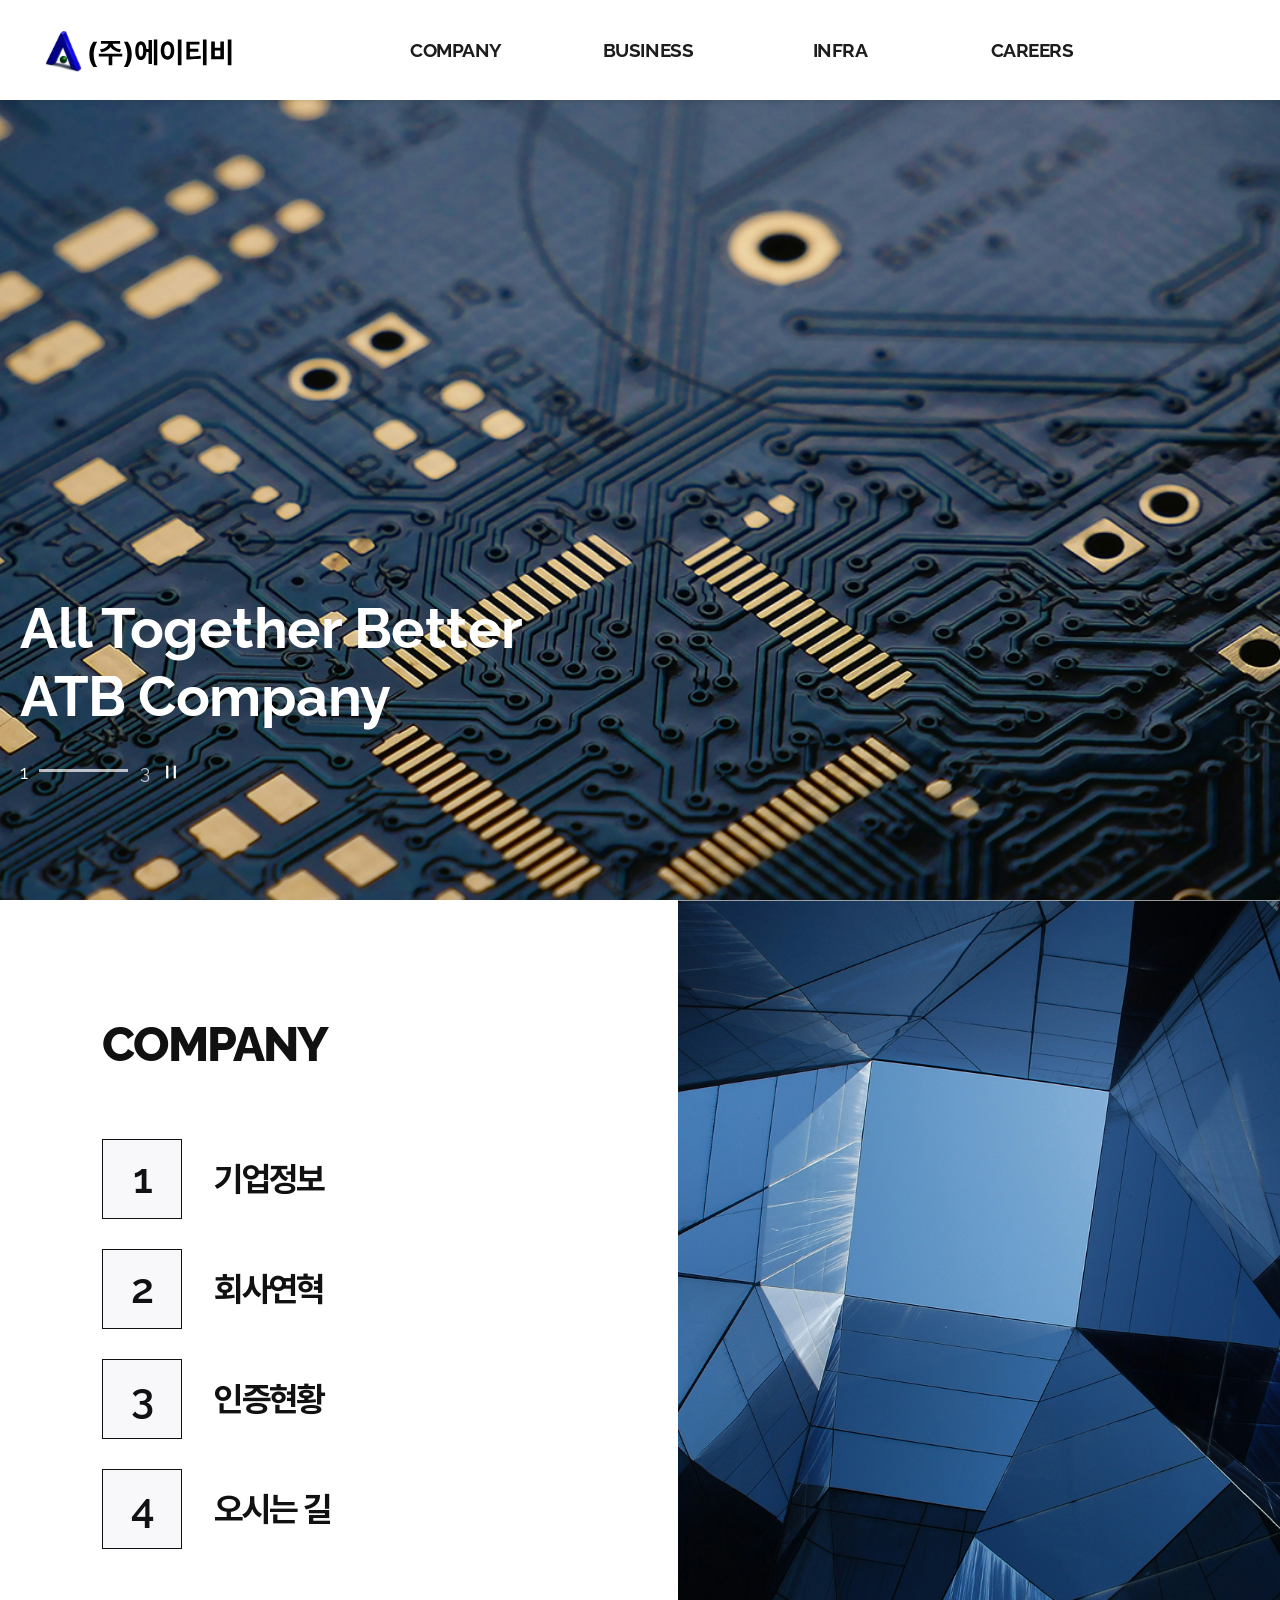
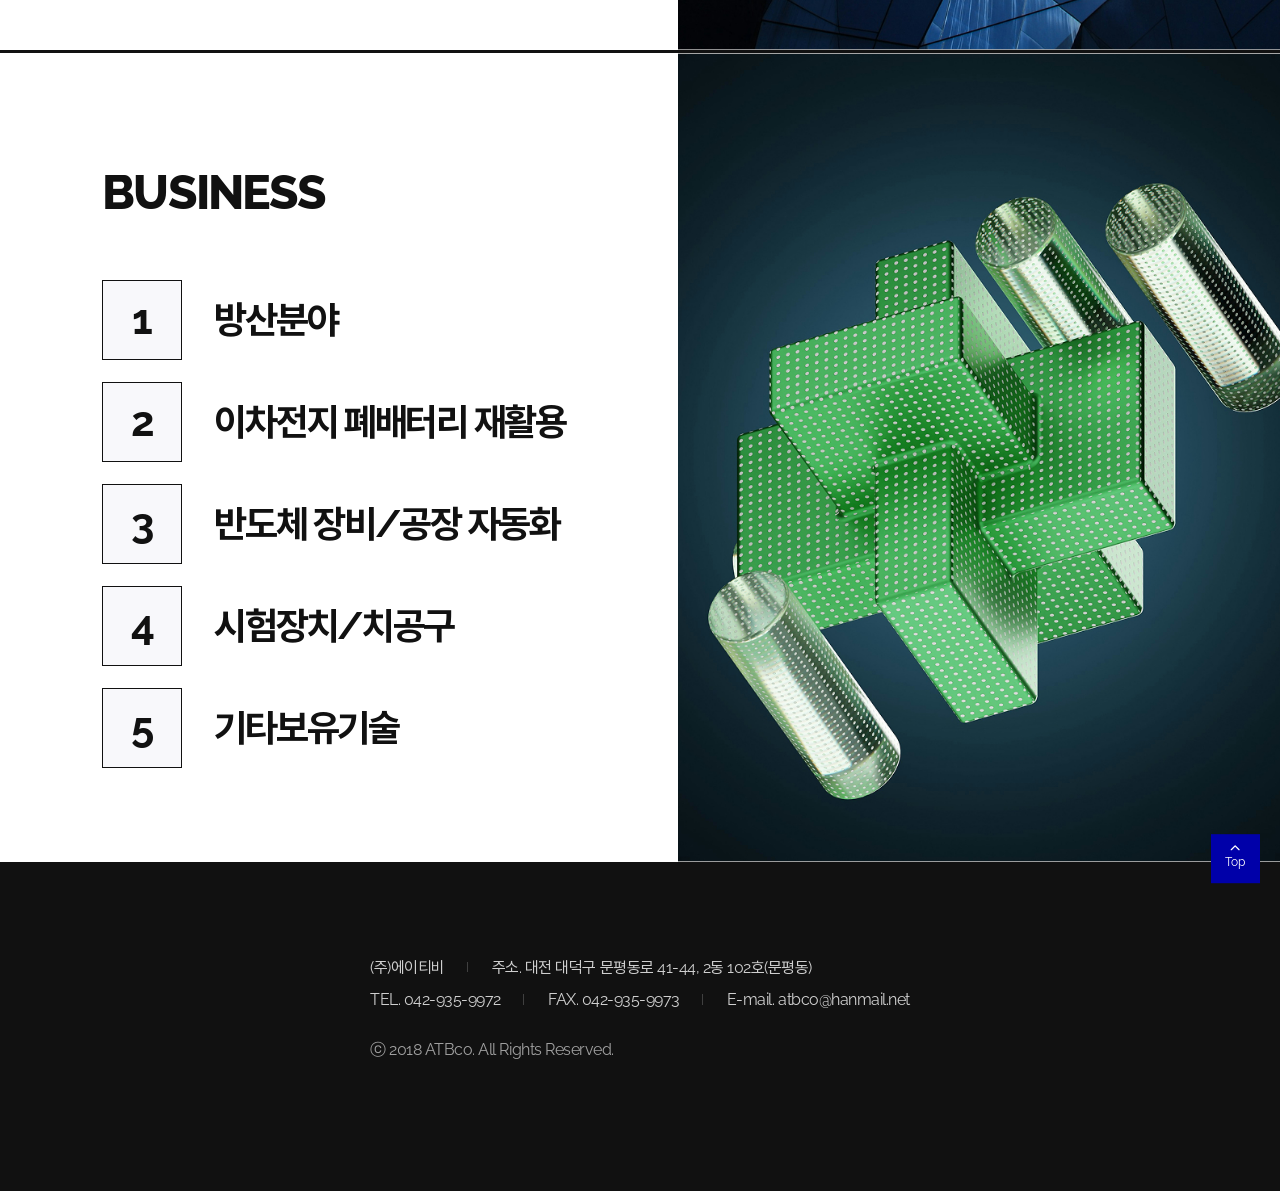
==== index.html @ 20096685 "수정6" ====
<!DOCTYPE html>
<html lang="ko">
<head>
    <meta charset="UTF-8">
    <meta name="viewport" content="width=device-width, initial-scale=1.0">

    <script src="js/swiper-bundle.min.js"></script> <!--swiper 라이브러리 js 호출-->
    <script src="js/jquery-3.7.1.min.js"></script> <!--jquery(라이브러리) js 호출-->
    <script src="js/main.js"></script> <!--javascript 호출-->
    <script src="js/common.js"></script> <!--javascript 호출-->

    <link href="https://unpkg.com/aos@2.3.1/dist/aos.css" rel="stylesheet"><!-- AOS를 작동시키기 위한 css파일 -->
    <script src="https://unpkg.com/aos@2.3.1/dist/aos.js"></script> <!-- AOS를 작동시키기 위한 js파일 -->

    <link rel="stylesheet" href="css/swiper-bundle.min.css"> <!--swiper 라이브러리 css (내 css보다 위에 배치 : 그래야 내가 css를 변경할 수 있음)-->
    <link rel="stylesheet" href="css/main.css"> <!--css 호출-->

    <link rel="shortcut icon" type="image/x-icoon" href="favicon.svg">
    <title>에이티비</title>
</head>
<body>
    <div class="skipnav">
        <a class="cnt" href="#skip_content">본문 바로가기</a> <!--내부링크-->
        <a class="menu" href="#skip_nav">주메뉴 바로가기</a>

    </div>
    <div id="wrap">
        <header class="fixed">
            <h1 class="logo"><a href="index.html">에이티비</a></h1>
            <nav class="gnb" id="skip_nav">
                <button class="gnb_open">메뉴열기</button>
                <div class="gnb_wrap">
                    <ul class="depth1">
                        <li>
                            <a href="contents/info.html"><span>COMPANY</span></a>
                            <ul class="depth2">
                                <li><a href="contents/info.html"><span>기업정보</span></a></li>
                                <li><a href="contents/history.html"><span>회사연혁</span></a></li>
                                <li><a href="contents/certif.html"><span>인증현황</span></a></li>
                                <li><a href="contents/map.html"><span>오시는 길</span></a></li>
                            </ul>
                        </li>
                        <li>
                            <a href="contents/biz01.html"><span>BUSINESS</span></a>
                            <ul class="depth2">
                                <li><a href="contents/biz01.html"><span>방산분야</span></a></li>
                                <li><a href="contents/biz02.html"><span>이차전지 폐배터리 재활용</span></a></li>
                                <li><a href="contents/biz03.html"><span>반도체 장비/공장 자동화</span></a></li>
                                <li><a href="contents/biz04.html"><span>시험장치/치공구</span></a></li>
                                <li><a href="contents/biz05.html"><span>기타보유기술</span></a></li>
                            </ul>
                        </li>
                        <li>
                            <a href="contents/infra.html"><span>INFRA</span></a>
                            <ul class="depth2">
                                <li><a href="contents/infra.html"><span>보유장비</span></a></li>
                                <li><a href="contents/view.html"><span>사업장 전경</span></a></li>
                            </ul>
                        </li>
                        <li>
                            <a href="contents/careers.html"><span>CAREERS</span></a>
                            <ul class="depth2">
                                <li><a href="contents/careers.html"><span>채용안내</span></a></li>
                                <li><a href="contents/recruit.html"><span>채용공고</span></a></li>
                            </ul>
                        </li>
                    </ul>
                </div>
                <button class="gnb_close">메뉴닫기</button>
            </nav>
            <div class="global">
                <div class="list">
                    <p>etc</p>
                </div>
            </div><!--global-->
        </header>
        <main class="container">
            <section class="visual">
                <h2>팝업</h2>
                <div class="swiper">
                    <ul class="swiper-wrapper">
                        <li class="swiper-slide">
                            <div class="photo"><img src="images/main/visual_bg01.jpg" alt="나무 사진"></div>
                            <div class="visual_txt">
                                <div class="wrapper">
                                    <div class="line"><p>All Together Better</p></div>
                                    <div class="line"><p>ATB Company</p></div>
                                </div>
                            </div>
                        </li>
                        <li class="swiper-slide">
                            <div class="photo"><img src="images/main/visual_bg02.jpg" alt="아파트 사진"></div>
                            <div class="visual_txt">
                                <div class="wrapper">
                                    <div class="line"><p>Container Shelter Defense</p></div>
                                    <div class="line"><p>Protect. Detect. Defend.</p></div>
                                </div>
                            </div>
                        </li>
                        <li class="swiper-slide">
                            <div class="photo"><img src="images/main/visual_bg03.jpg" alt="빌딩 야경 사진"></div>
                            <div class="visual_txt">
                                <div class="wrapper">
                                    <div class="line"><p>Automated Battery</p></div>
                                    <div class="line"><p>Cell Cutting System</p></div>
                                </div>
                            </div>
                        </li>
                    </ul>
                </div><!--swiper-->
                <div class="ctrl_wrap">
                    <div class="paging"></div><!--현재팝업번호/전체팝업수-->
                    <button class="stop">일시정지</button>
                    <button class="play">다시시작</button>
                </div>
            </section><!--visual-->
            <section class="cop" id="skip_content">
                <div class="cop_inner">
                    <div class="cop_menu">
                        <h2>COMPANY</h2>

                        <ul class="cop_list">
                            <li>
                                <a href="contents/info.html">
                                    <span>기업정보</span>
                                </a>
                            </li>
                            <li>
                                <a href="contents/history.html">
                                    <span>회사연혁</span>
                                </a>
                            </li>
                            <li>
                                <a href="contents/certif.html">
                                    <span>인증현황</span>
                                </a>
                            </li>
                            <li>
                                <a href="contents/map.html">
                                    <span>오시는 길</span>
                                </a>
                            </li>
                        </ul>
                    </div>
                    <div class="cop_img">
                        <img src="images/main/company.jpg" alt="Company">
                    </div>
                </div>
            </section>
            <section class="biz" id="skip_content">
                <div class="biz_inner">
                    <div class="biz_menu">
                        <h2>BUSINESS</h2>

                        <ul class="biz_list">
                            <li>
                                <a href="contents/biz01.html">
                                    <span>방산분야</span>
                                </a>
                            </li>
                            <li>
                                <a href="contents/biz02.html">
                                    <span>이차전지 폐배터리 재활용</span>
                                </a>
                            </li>
                            <li>
                                <a href="contents/biz03.html">
                                    <span>반도체 장비/공장 자동화</span>
                                </a>
                            </li>
                            <li>
                                <a href="contents/biz04.html">
                                    <span>시험장치/치공구</span>
                                </a>
                            </li>
                            <li>
                                <a href="contents/biz05.html">
                                    <span>기타보유기술</span>
                                </a>
                            </li>
                        </ul>
                    </div>

                    <div class="biz_img">
                        <img src="images/main/business.jpg" alt="Business">
                    </div>
                </div>
            </section>

        </main>
        <footer>
            <aside class="top"><button><span>Top</span></button></aside>
            <div class="wrapper">
                <div class="inner">
                    <div class="f_nav">
                        <div class="text">
                            <ul>
                                <li><p>(주)에이티비</p></li>
                                <li><p>주소. 대전 대덕구 문평동로 41-44, 2동 102호(문평동)</p></li>
                            </ul>
                        </div>
                        
                        <div class="number">
                            <ul>
                                <li><p>TEL. 042-935-9972</p></li>
                                <li><p>FAX. 042-935-9973</p></li>
                                <li><p>E-mail. atbco@hanmail.net</p></li>
                            </ul>
                        </div>
                    </div><!--f_nav-->
                    <div class="copyright">ⓒ 2018 ATBco. All Rights Reserved.</div>
                </div><!--inner-->
            </div><!--wrapper-->
        </footer>
    </div>
</body>
</html>
---- css/main.css ----
/*
 * main.css
 * 메인페이지에만 적용되는 스타일 입력,
 * 다른 css import 
 */
@import url(default.css);
@import url(font.css);
@import url(common.css);
@import url(layout.css);

.visual {
    position: relative;  /* ctrl_wrap 정렬의 기준 */
}
.visual h2 {
    display: none;  /* 숨김 */
}
.visual .swiper ul li {
    position: relative; /* .visual_txt 정렬의 기준 */
}
.visual .swiper ul li .photo {
    overflow: hidden;
    height: 900px;
}
.visual .swiper ul li .photo img {
    width: 100%;
    height: 100%;
    object-fit: cover;
}
.visual .swiper ul li.swiper-slide-active .photo img {
    animation-name: visual_photo;
    animation-duration: 5s; /*jquery에서 정한 팝업 시간과 똑같게*/
    animation-timing-function: linear; /*가속도x*/
    animation-iteration-count: 1;
    animation-fill-mode: forwards; /*마지막을 유지함*/
    transform: scale3d(1.1, 1.1, 1);
}
@keyframes visual_photo {
    0% { transform: scale3d(1, 1, 1);}
    100% { transform: scale3d(1.2, 1.2, 1);}
}
.visual .swiper ul li .visual_txt {
    position: absolute;
    left: 0;
    bottom: 3em; /*180px를 60px을 기준으로 환산*/
    /*em은 글자 크기의 몇배인지 계산한 것임. 감싸는 요소나 나 자신에게 글자크기를 선언해야 함. 아무것도 주지 않으면 기본 글자크기를 1em으로 계산*/
    width: 100%;
    font-size: 3.5294rem;
    color: #fff;
    font-weight: 700;
    line-height: 1.2;
}
.visual .ctrl_wrap {
    position: absolute; /*visual을 기준으로 정렬*/
    left: calc(50% - 630px);
    bottom: 6em; /*120px를 20px을 기준으로 환산*/
    z-index: 10;
    font-size: 1.1765rem; /*글자 크기 20px를 17px을 기준으로 환산*/
    color: #fff;
    display: flex;
    align-items: center;
    gap: 6px;
}
.visual .ctrl_wrap .paging { 
    font-size: 0; /*숫자 중간에 '/' 없애기*/
    line-height: 0;
    display: flex;
}
.visual .ctrl_wrap .paging span {
    font-size: 1.1765rem; /*글자 크기 20px를 17px을 기준으로 환산*/
    line-height: 1;
}
.visual .ctrl_wrap .paging span.swiper-pagination-current {
    margin-right: 6em;
    position: relative; /*span current::before의 정렬의 기준*/
}
.visual .ctrl_wrap .paging span.swiper-pagination-current::before {
    content: "";
    position: absolute; /*span current를 기준으로 정렬*/
    left: calc(100% + 0.6em);
    top: 35%;
    width: 4.75em;
    height: 3px;
    background-color: rgba(255,255,255,0.7);
}
.visual .ctrl_wrap .paging span.swiper-pagination-current::after {
    content: "";
    position: absolute; /*span current를 기준으로 정렬*/
    left: calc(100% + 0.6em);
    top: 35%;
    width: 0;
    height: 3px;
    background-color: #0000A9;

    animation-name: paging_ani;
    animation-duration: 5s; /*jquery에서 정한 팝업 시간과 똑같게*/
    animation-timing-function: linear; /*가속도x*/
    animation-iteration-count: infinite;
}
@keyframes paging_ani {
    0% { width: 0; }       
    100% { width: 4.75em; }       
}/*@keyframes*/

.visual .ctrl_wrap .paging span.swiper-pagination-total {
    color: rgba(255,255,255,0.7);
}
.visual .ctrl_wrap button {
    color: transparent; /*색상 투명*/
    /*font-size: 0;
    line-height: 0; 폰트 사이즈를 0을 주면 rem, em이 0이 되기 때문에 색 속성을 바꿔서 글자를 안보이게 해줌*/
    width: 1.5882em;
    height: 1.5882em;
    position: relative; /* before 정렬의 기준 */
}
.visual .ctrl_wrap button::before {
    content: "";
    position: absolute;
    left: 0;
    top: 0;
    width: 100%;
    height: 100%;
    background-position: center center;
    background-repeat: no-repeat;
    background-size: contain;
}
.visual .ctrl_wrap button.stop::before {
    background-image: url("data:image/svg+xml,%3Csvg width='27' height='27' viewBox='0 0 27 27' fill='none' xmlns='http://www.w3.org/2000/svg'%3E%3Cpath d='M10.125 8.77539V18.2254' stroke='white' stroke-width='2' stroke-linecap='square'/%3E%3Cpath d='M16.875 8.77539V18.2254' stroke='white' stroke-width='2' stroke-linecap='square'/%3E%3C/svg%3E%0A");
}
.visual .ctrl_wrap button.play::before {
    background-image: url("data:image/svg+xml,%3Csvg width='27' height='27' viewBox='0 0 27 27' fill='none' xmlns='http://www.w3.org/2000/svg'%3E%3Cpath d='M10.25 9.23686L18.5 14L10.25 18.7631V9.23686Z' stroke='white' stroke-width='1.5'/%3E%3C/svg%3E%0A");
}
.visual .ctrl_wrap button.play {
    display: none;
}

@media screen and (max-width:1300px){ /* 브라우저 너비 기준 1300px이하에서만 실행*/
    .visual .ctrl_wrap {
        left: 20px;
    }
} /* @media */

@media screen and (min-width:761px){  /*761px 이상일 때*/
    .visual .swiper ul li .visual_txt .line {
        white-space: nowrap; /*한 줄 제한*/
        overflow: hidden;
    }
    .visual .swiper ul li.swiper-slide-active  .visual_txt .line p {
        transform: translateY(100%); /*숨겨져 있음*/
        animation-name: visual_txt_ani;
        animation-duration: 0.8s; /*jquery에서 정한 팝업 시간과 똑같게*/
        animation-timing-function: linear; /*가속도x*/
        animation-iteration-count: 1; /*한 번만 실행*/
        animation-fill-mode: forwards; /*마지막 유지*/
    }
    
    @keyframes visual_txt_ani {
        0% { transform: translateY(100%); }       
        30% { transform: translateY(100%); }       
        100% { transform: translateY(0); }       
    }/*@keyframes*/

} /* @media */

@media screen and (max-width:760px){ /* 브라우저 너비 기준 640px이하에서만 실행*/
    .visual .swiper ul li .photo {
        height: 600px;
    }
    .visual .swiper ul li .visual_txt {
        bottom: 3.2667em; /*180px를 60px을 기준으로 환산*/
        font-size: 2.3077rem;
    }
    .visual .ctrl_wrap {
        bottom: 3.8667em; /*58px를 15px을 기준으로 환산*/
        font-size: 1.1538rem; /*글자 크기 15px를 13px을 기준으로 환산*/
    }

} /* @media */
/*************visual 끗***********************/

/****company 회사소개*****/
.cop {
    width: 100%;
    background: #fff;
    color: #111;
}

.cop * {
    box-sizing: border-box;
}

.cop_inner {
    display: flex;
    width: 100%;
    min-height: 720px;
}

.cop_menu {
    width: 53%;
    padding: 120px 6.5% 100px 8%;
    background: #fff;
}

.cop_menu h2 {
    margin: 0 0 70px;
    font-size: 3em;
    line-height: 1;
    font-weight: 800;
    letter-spacing: -0.04em;
    color: #111;
}

.cop_list {
    margin: 0;
    padding: 0;
    list-style: none;
    counter-reset: copNum;
}

.cop_list li {
    counter-increment: copNum;
    margin-bottom: 28px;
}

.cop_list li:last-child {
    margin-bottom: 0;
}

.cop_list li a {
    position: relative;
    display: flex;
    align-items: center;
    width: 100%;
    min-height: 82px;
    padding-left: 7em;
    text-decoration: none;
    color: #111;
}

.cop_list li a::before {
    content: counter(copNum);
    position: absolute;
    left: 0;
    top: 50%;
    transform: translateY(-50%);
    width: 78px;
    height: 78px;
    border: 1px solid #111;
    background: #f8f8fb;
    color: #111;
    font-size: 2.625em; /* 42px */
    font-weight: 600;
    line-height: 78px;
    text-align: center;
    transition: all 0.25s ease;
}

.cop_list li a span {
    position: relative;
    display: block;
    width: 100%;
    padding-right: 90px;
    font-size: 2.125em;
    line-height: 1.2;
    font-weight: 700;
    letter-spacing: -0.05em;
    color: #111;
    transition: color 0.25s ease;
}

.cop_list li a span::after {
    content: "";
    position: absolute;
    left: -25px;
    right: 80px;
    bottom: -16px;
    height: 4px;
    background: #0000A9;
    transform: scaleX(0);
    transform-origin: left center;
    opacity: 0;
    transition: all 0.25s ease;
}

.cop_list li a::after {
    content: "→";
    position: absolute;
    right: 20px;
    top: 50%;
    transform: translateY(-50%) translateX(-10px);
    color: #0000A9;
    font-size: 3em; /* 48px */
    font-weight: 700;
    opacity: 0;
    transition: all 0.25s ease;
}

/* hover / active 효과 */
.cop_list li:hover a::before,
.cop_list li.active a::before {
    border-color: #0000A9;
    background: #0000A9;
    color: #fff;
}

.cop_list li:hover a span,
.cop_list li.active a span {
    color: #0000A9;
}

.cop_list li:hover a span::after,
.cop_list li.active a span::after {
    transform: scaleX(1);
    opacity: 1;
}

.cop_list li:hover a::after,
.cop_list li.active a::after {
    transform: translateY(-50%) translateX(0);
    opacity: 1;
}

.cop_img {
    width: 47%;
    min-height: 720px;
    overflow: hidden;
}

.cop_img img {
    display: block;
    width: 100%;
    height: 100%;
    object-fit: cover;
}

/* 반응형 */
@media screen and (max-width: 1024px) {
    .cop_inner {
        flex-direction: column;
        min-height: auto;
    }

    .cop_menu {
        width: 100%;
        padding: 80px 6%;
    }

    .cop_img {
        width: 100%;
        height: 420px;
        min-height: auto;
    }

    .cop_menu h2 {
        font-size: 2.875em; /* 46px */
        margin-bottom: 50px;
    }
    .cop_list li a::before {
        width: 64px;
        height: 64px;
        font-size: 2.125em; /* 34px */
        line-height: 64px;
    }

    .cop_list li a span {
        font-size: 2.125em; /* 34px */
    }
}

@media screen and (max-width: 640px) {
    .cop_menu {
        padding: 60px 24px;
    }

    .cop_menu h2 {
        font-size: 2.375em; /* 38px */
        margin-bottom: 40px;
    }

    .cop_list li {
        margin-bottom: 20px;
    }

    .cop_list li a {
        min-height: 62px;
        padding-left: 86px;
    }

    .cop_list li a::before {
        width: 54px;
        height: 54px;
        font-size: 1.75em; /* 28px */
        line-height: 54px;
    }

    .cop_list li a span {
        font-size: 1.75em; /* 28px */
        padding-right: 50px;
    }

    .cop_list li a span::after {
        left: -10px;
        right: 45px;
        bottom: -10px;
        height: 3px;
    }

    .cop_list li a::after {
        right: 0;
        font-size: 2.25em; /* 36px */
    }

    .cop_img {
        height: 320px;
    }
}



/*************biz 사업분야 ***********************/
.biz {
    width: 100%;
    background: #fff;
    color: #111;
    border-top: #111 solid 3px;

}

.biz * {
    box-sizing: border-box;
}

.biz_inner {
    display: flex;
    width: 100%;
    min-height: 760px;
}

.biz_menu {
    width: 53%;
    padding: 115px 6.5% 95px 8%;
    background: #fff;
}

.biz_menu h2 {
    margin: 0 0 65px;
    font-size: 3em;
    line-height: 1;
    font-weight: 800;
    letter-spacing: -0.04em;
    color: #111;
}

.biz_list {
    margin: 0;
    padding: 0;
    list-style: none;
    counter-reset: bizNum;
}

.biz_list li {
    counter-increment: bizNum;
    margin-bottom: 24px;
}

.biz_list li:last-child {
    margin-bottom: 0;
}

.biz_list li a {
    position: relative;
    display: flex;
    align-items: center;
    width: 100%;
    min-height: 78px;
    padding-left: 7em;
    text-decoration: none;
    color: #111;
}

.biz_list li a::before {
    content: counter(bizNum);
    position: absolute;
    left: 0;
    top: 50%;
    transform: translateY(-50%);
    width: 78px;
    height: 78px;
    border: 1px solid #111;
    background: #f8f8fb;
    color: #111;
    font-size: 2.625em; /* 42px */
    font-weight: 700;
    line-height: 78px;
    text-align: center;
    transition: all 0.25s ease;
}

.biz_list li a span {
    position: relative;
    display: block;
    width: 100%;
    padding-right: 0.3em;
    font-size: 2.375em; /* 38px */
    line-height: 1.2;
    font-weight: 700;
    letter-spacing: -0.06em;
    color: #111;
    word-break: keep-all;
    transition: color 0.25s ease;
}

.biz_list li a span::after {
    content: "";
    position: absolute;
    left: -25px;
    right: 80px;
    bottom: -15px;
    height: 4px;
    background: #005C00;
    transform: scaleX(0);
    transform-origin: left center;
    opacity: 0;
    transition: all 0.25s ease;
}

.biz_list li a::after {
    content: "→";
    position: absolute;
    right: 20px;
    top: 50%;
    transform: translateY(-50%) translateX(-10px);
    color: #005C00;
    font-size: 3em; /* 48px */
    font-weight: 600;
    opacity: 0;
    transition: all 0.25s ease;
}

/* hover / active */
.biz_list li:hover a::before,
.biz_list li.active a::before {
    border-color: #005C00;
    background: #005C00;
    color: #fff;
}

.biz_list li:hover a span,
.biz_list li.active a span {
    color: #005C00;
}

.biz_list li:hover a span::after,
.biz_list li.active a span::after {
    transform: scaleX(1);
    opacity: 1;
}

.biz_list li:hover a::after,
.biz_list li.active a::after {
    transform: translateY(-50%) translateX(0);
    opacity: 1;
}

.biz_img {
    width: 47%;
    min-height: 760px;
    overflow: hidden;
}

.biz_img img {
    display: block;
    width: 100%;
    height: 100%;
    object-fit: cover;
}

/* 반응형 */
@media screen and (max-width: 1200px) {
    .biz_menu {
        padding-left: 6%;
        padding-right: 5%;
    }

    .biz_list li a span {
        font-size: 2.125em; /* 34px */
    }
}

@media screen and (max-width: 1024px) {
    .biz_inner {
        flex-direction: column;
        min-height: auto;
    }

    .biz_menu {
        width: 100%;
        padding: 80px 6%;
    }

    .biz_img {
        width: 100%;
        height: 420px;
        min-height: auto;
    }

    .biz_menu h2 {
        font-size: 2.875em; /* 46px */
        margin-bottom: 50px;
    }
    .biz_list li a::before {
        width: 64px;
        height: 64px;
        font-size: 2.125em; /* 34px */
        line-height: 64px;
    }

    .biz_list li a span {
        font-size: 2em; /* 32px */
    }
}

@media screen and (max-width: 640px) {
    .biz_menu {
        padding: 60px 24px;
    }

    .biz_menu h2 {
        font-size: 2.375em; /* 38px */
        margin-bottom: 40px;
    }

    .biz_list li {
        margin-bottom: 20px;
    }

    .biz_list li a {
        min-height: 62px;
        padding-left: 86px;
    }

    .biz_list li a::before {
        width: 54px;
        height: 54px;
        font-size: 1.75em; /* 28px */
        line-height: 54px;
    }

    .biz_list li a span {
        font-size: 1.5625em; /* 25px */
        padding-right: 45px;
    }

    .biz_list li a span::after {
        left: -10px;
        right: 45px;
        bottom: -10px;
        height: 3px;
    }

    .biz_list li a::after {
        right: 0;
        font-size: 2.25em; /* 36px */
    }

    .biz_img {
        height: 320px;
    }
}
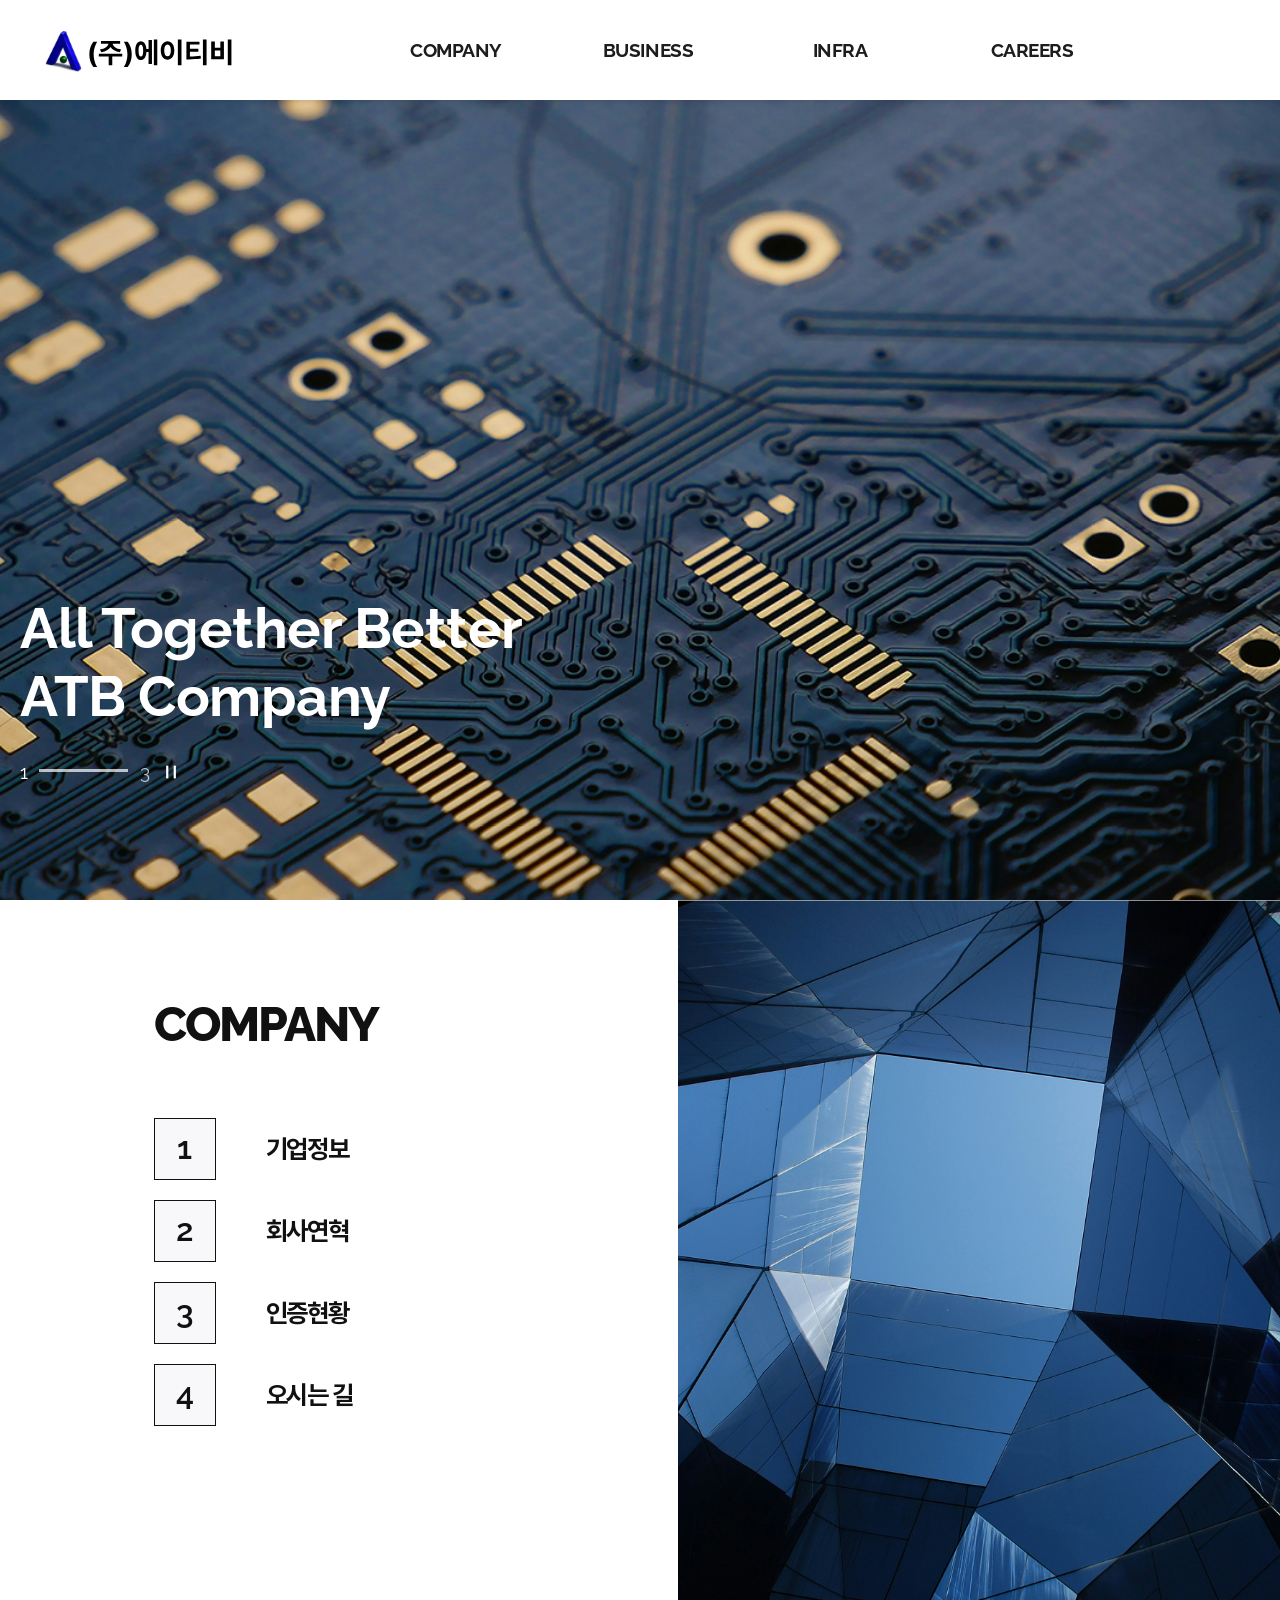
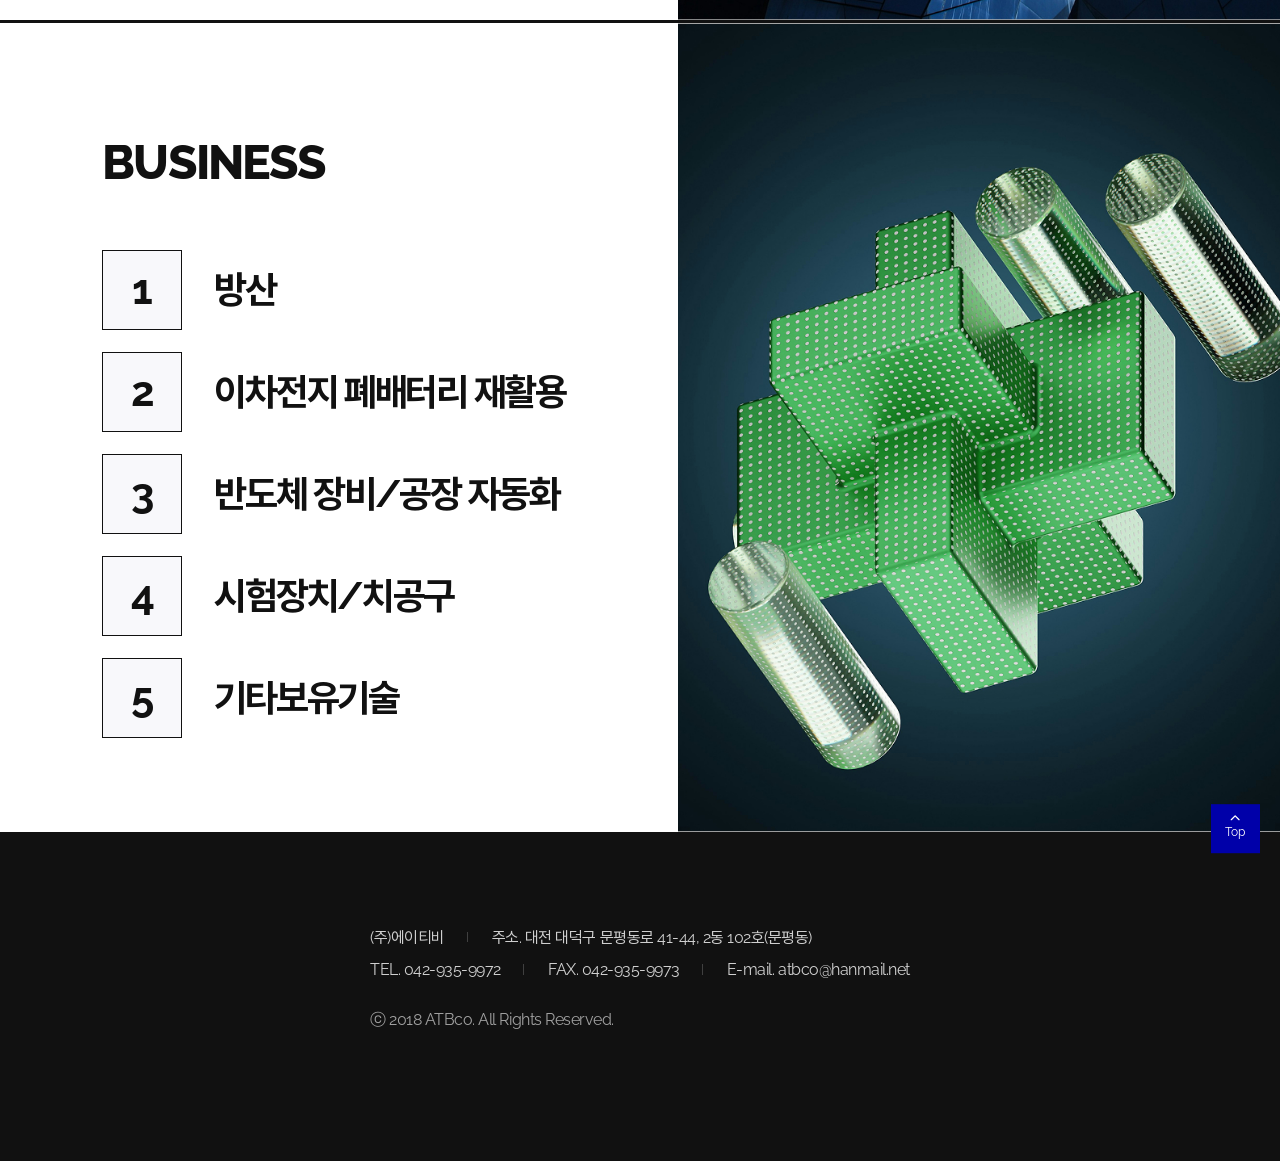
==== commit 796d340c: "방산 수정" ====
--- a/index.html
+++ b/index.html
@@ -43,7 +43,7 @@
                         <li>
                             <a href="contents/biz01.html"><span>BUSINESS</span></a>
                             <ul class="depth2">
-                                <li><a href="contents/biz01.html"><span>방산분야</span></a></li>
+                                <li><a href="contents/biz01.html"><span>방산</span></a></li>
                                 <li><a href="contents/biz02.html"><span>이차전지 폐배터리 재활용</span></a></li>
                                 <li><a href="contents/biz03.html"><span>반도체 장비/공장 자동화</span></a></li>
                                 <li><a href="contents/biz04.html"><span>시험장치/치공구</span></a></li>
@@ -155,7 +155,7 @@
                         <ul class="biz_list">
                             <li>
                                 <a href="contents/biz01.html">
-                                    <span>방산분야</span>
+                                    <span>방산</span>
                                 </a>
                             </li>
                             <li>
--- a/css/main.css
+++ b/css/main.css
@@ -196,7 +196,7 @@
 
 .cop_menu {
     width: 53%;
-    padding: 120px 6.5% 100px 8%;
+    padding: 100px 2% 10px 12%;
     background: #fff;
 }
 
@@ -207,7 +207,7 @@
     font-weight: 800;
     letter-spacing: -0.04em;
     color: #111;
-}
+}li
 
 .cop_list {
     margin: 0;
@@ -218,7 +218,7 @@
 
 .cop_list li {
     counter-increment: copNum;
-    margin-bottom: 28px;
+    margin-bottom: 20px;
 }
 
 .cop_list li:last-child {
@@ -230,7 +230,7 @@
     display: flex;
     align-items: center;
     width: 100%;
-    min-height: 82px;
+    min-height: 62px;
     padding-left: 7em;
     text-decoration: none;
     color: #111;
@@ -242,14 +242,14 @@
     left: 0;
     top: 50%;
     transform: translateY(-50%);
-    width: 78px;
-    height: 78px;
+    width: 60px;
+    height: 60px;
     border: 1px solid #111;
     background: #f8f8fb;
     color: #111;
-    font-size: 2.625em; /* 42px */
+    font-size: 2em; /* 42px */
     font-weight: 600;
-    line-height: 78px;
+    line-height: 58px;
     text-align: center;
     transition: all 0.25s ease;
 }
@@ -259,7 +259,7 @@
     display: block;
     width: 100%;
     padding-right: 90px;
-    font-size: 2.125em;
+    font-size: 1.6em;
     line-height: 1.2;
     font-weight: 700;
     letter-spacing: -0.05em;
@@ -340,7 +340,7 @@
     }
 
     .cop_menu {
-        width: 100%;
+        width: 70%;
         padding: 80px 6%;
     }
 
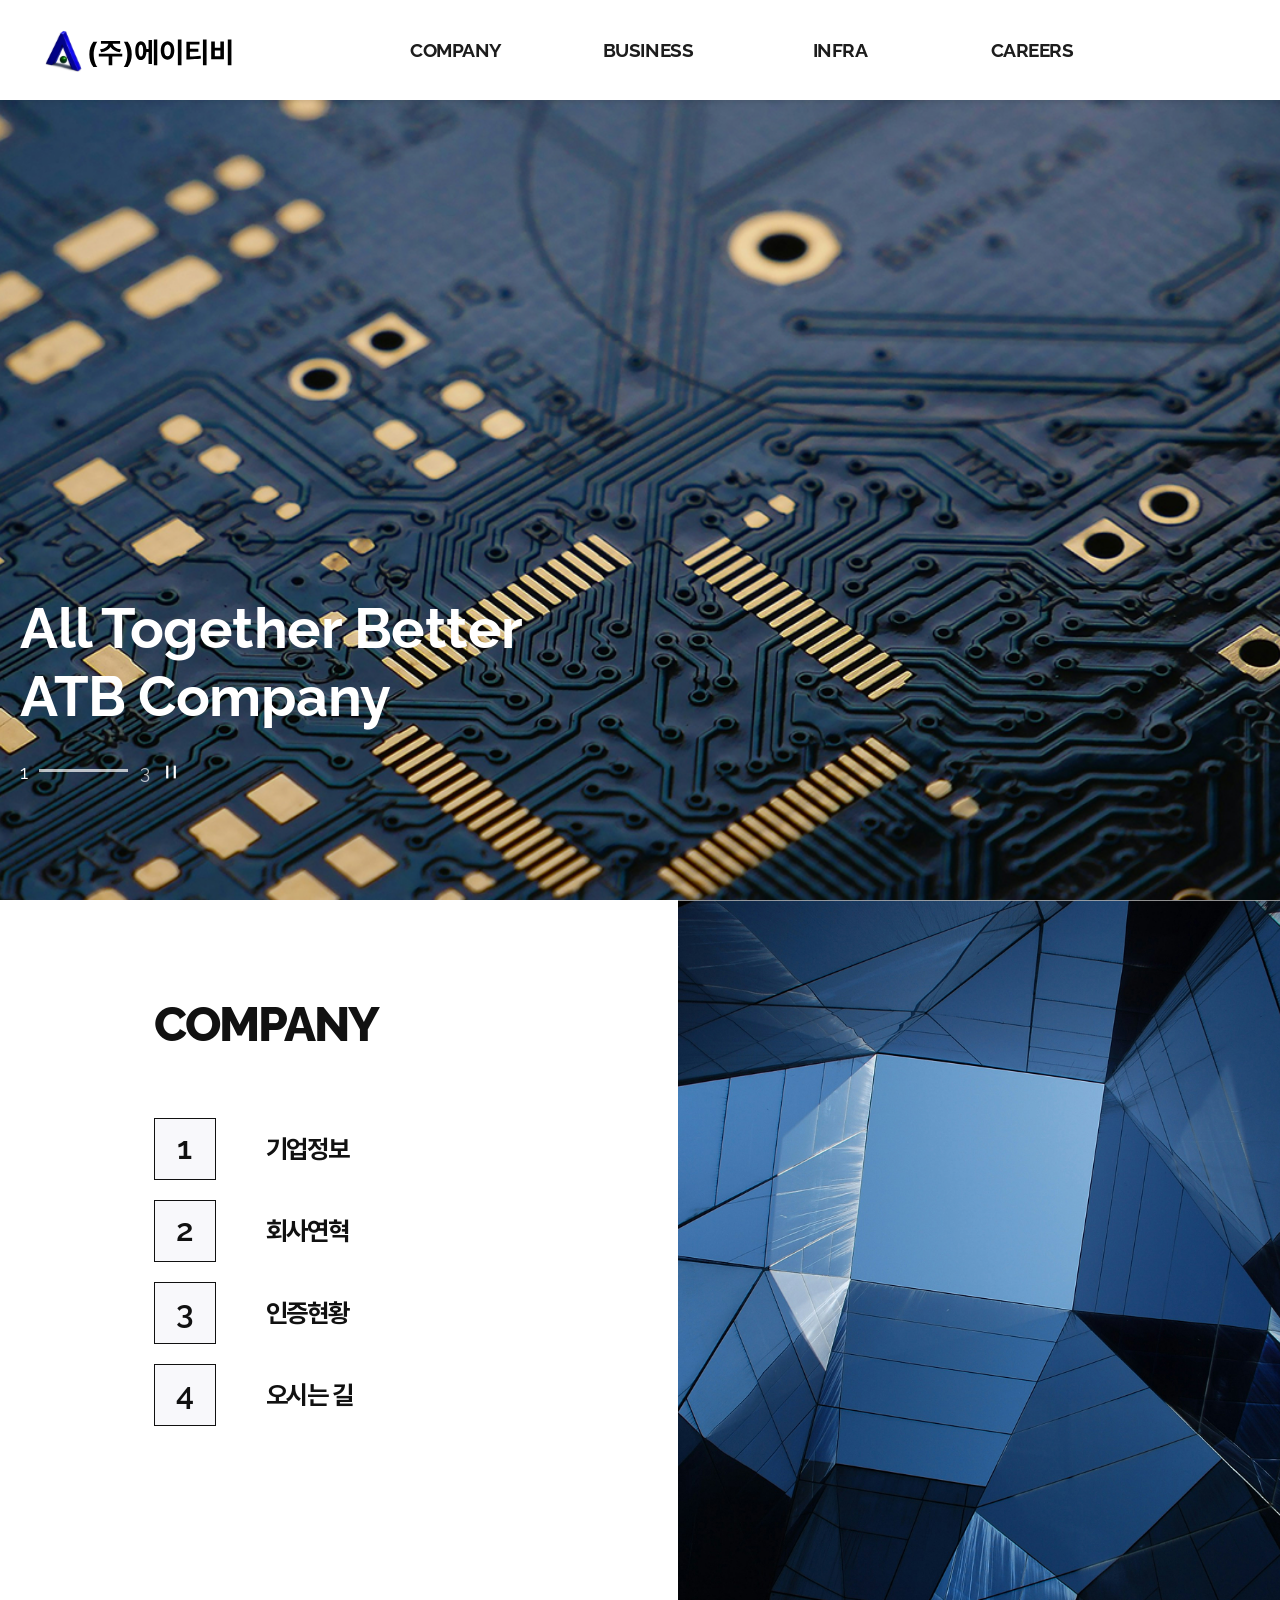
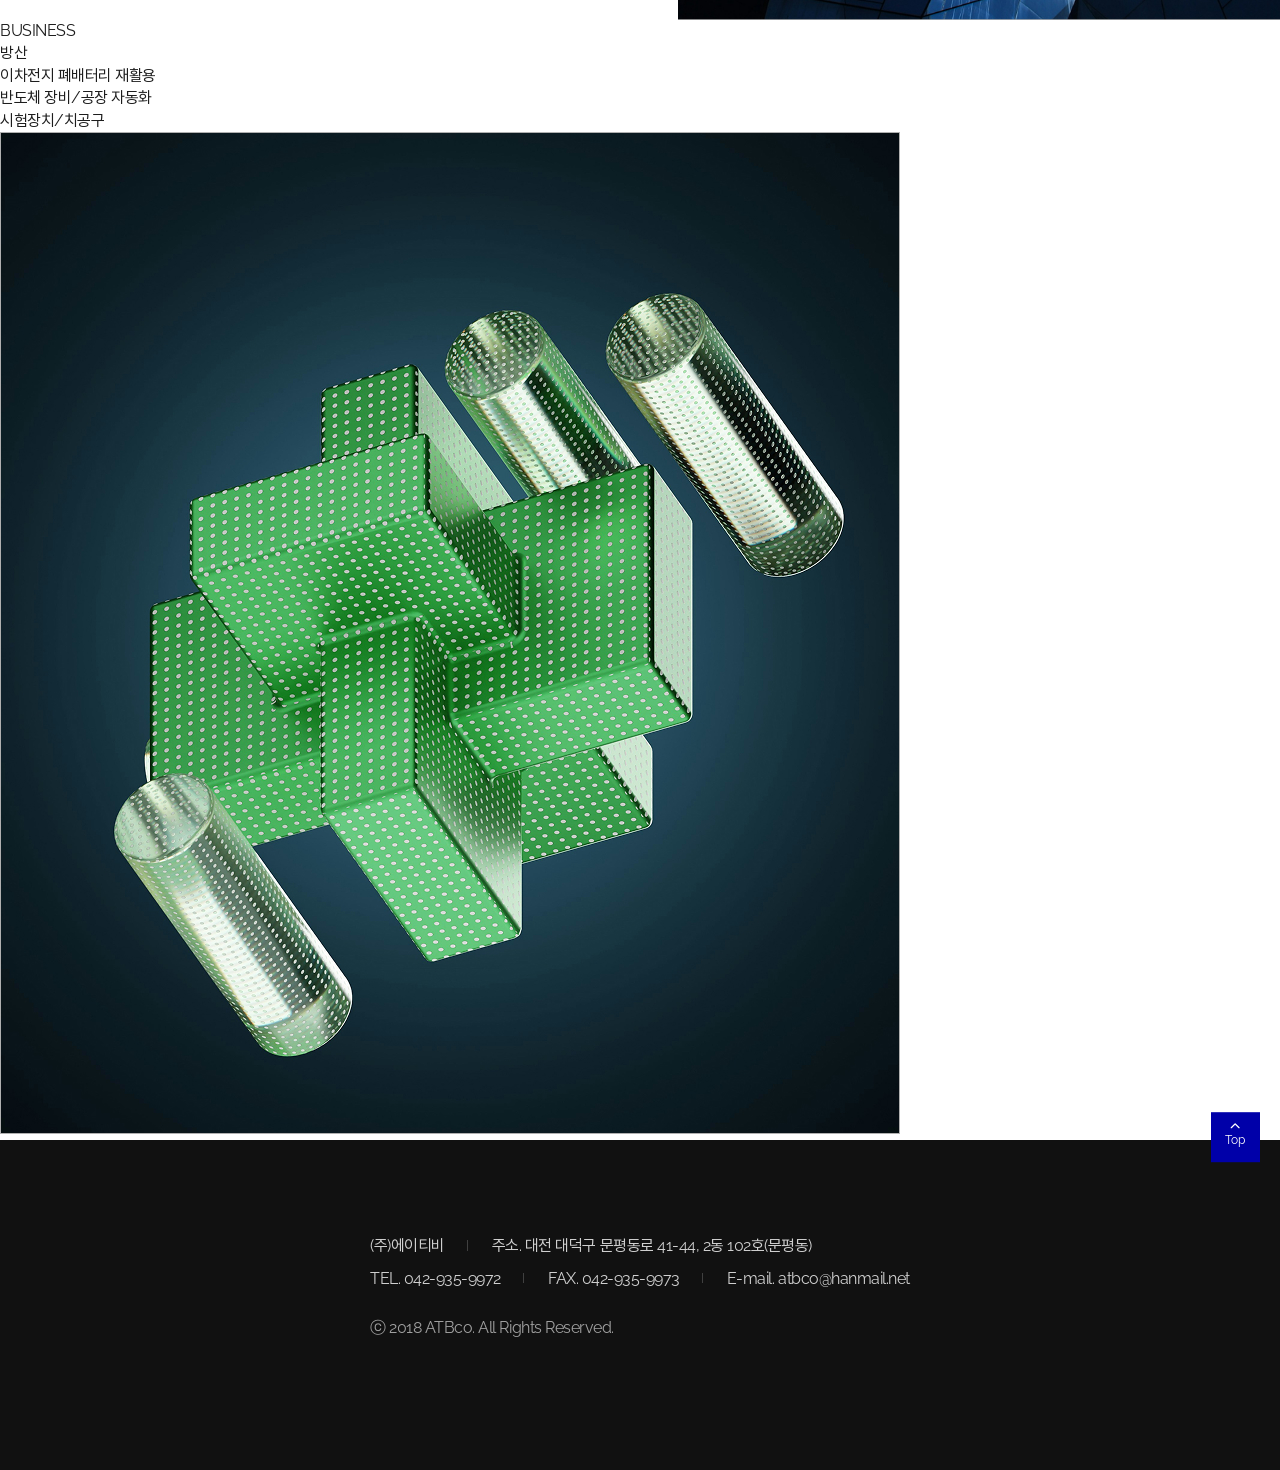
==== commit 52134361: "메인 사업분야 css수정" ====
--- a/index.html
+++ b/index.html
@@ -151,7 +151,6 @@
                 <div class="biz_inner">
                     <div class="biz_menu">
                         <h2>BUSINESS</h2>
-
                         <ul class="biz_list">
                             <li>
                                 <a href="contents/biz01.html">
@@ -173,14 +172,8 @@
                                     <span>시험장치/치공구</span>
                                 </a>
                             </li>
-                            <li>
-                                <a href="contents/biz05.html">
-                                    <span>기타보유기술</span>
-                                </a>
-                            </li>
                         </ul>
                     </div>
-
                     <div class="biz_img">
                         <img src="images/main/business.jpg" alt="Business">
                     </div>
--- a/css/main.css
+++ b/css/main.css
@@ -415,217 +415,14 @@
 }
 
 
-
-/*************biz 사업분야 ***********************/
-.biz {
-    width: 100%;
-    background: #fff;
-    color: #111;
-    border-top: #111 solid 3px;
-
-}
-
-.biz * {
-    box-sizing: border-box;
-}
-
-.biz_inner {
-    display: flex;
-    width: 100%;
-    min-height: 760px;
-}
-
-.biz_menu {
-    width: 53%;
-    padding: 115px 6.5% 95px 8%;
-    background: #fff;
-}
-
-.biz_menu h2 {
-    margin: 0 0 65px;
-    font-size: 3em;
-    line-height: 1;
-    font-weight: 800;
-    letter-spacing: -0.04em;
-    color: #111;
-}
-
-.biz_list {
-    margin: 0;
-    padding: 0;
-    list-style: none;
-    counter-reset: bizNum;
-}
-
-.biz_list li {
-    counter-increment: bizNum;
-    margin-bottom: 24px;
-}
-
-.biz_list li:last-child {
-    margin-bottom: 0;
-}
-
-.biz_list li a {
-    position: relative;
-    display: flex;
-    align-items: center;
-    width: 100%;
-    min-height: 78px;
-    padding-left: 7em;
-    text-decoration: none;
-    color: #111;
-}
-
-.biz_list li a::before {
-    content: counter(bizNum);
-    position: absolute;
-    left: 0;
-    top: 50%;
-    transform: translateY(-50%);
-    width: 78px;
-    height: 78px;
-    border: 1px solid #111;
-    background: #f8f8fb;
-    color: #111;
-    font-size: 2.625em; /* 42px */
-    font-weight: 700;
-    line-height: 78px;
-    text-align: center;
-    transition: all 0.25s ease;
-}
-
-.biz_list li a span {
-    position: relative;
-    display: block;
-    width: 100%;
-    padding-right: 0.3em;
-    font-size: 2.375em; /* 38px */
-    line-height: 1.2;
-    font-weight: 700;
-    letter-spacing: -0.06em;
-    color: #111;
-    word-break: keep-all;
-    transition: color 0.25s ease;
-}
-
-.biz_list li a span::after {
-    content: "";
-    position: absolute;
-    left: -25px;
-    right: 80px;
-    bottom: -15px;
-    height: 4px;
-    background: #005C00;
-    transform: scaleX(0);
-    transform-origin: left center;
-    opacity: 0;
-    transition: all 0.25s ease;
-}
-
-.biz_list li a::after {
-    content: "→";
-    position: absolute;
-    right: 20px;
-    top: 50%;
-    transform: translateY(-50%) translateX(-10px);
-    color: #005C00;
-    font-size: 3em; /* 48px */
-    font-weight: 600;
-    opacity: 0;
-    transition: all 0.25s ease;
-}
-
-/* hover / active */
-.biz_list li:hover a::before,
-.biz_list li.active a::before {
-    border-color: #005C00;
-    background: #005C00;
-    color: #fff;
-}
-
-.biz_list li:hover a span,
-.biz_list li.active a span {
-    color: #005C00;
-}
-
-.biz_list li:hover a span::after,
-.biz_list li.active a span::after {
-    transform: scaleX(1);
-    opacity: 1;
-}
-
-.biz_list li:hover a::after,
-.biz_list li.active a::after {
-    transform: translateY(-50%) translateX(0);
-    opacity: 1;
-}
-
-.biz_img {
-    width: 47%;
-    min-height: 760px;
-    overflow: hidden;
-}
-
-.biz_img img {
-    display: block;
-    width: 100%;
-    height: 100%;
-    object-fit: cover;
-}
-
-/* 반응형 */
-@media screen and (max-width: 1200px) {
-    .biz_menu {
-        padding-left: 6%;
-        padding-right: 5%;
-    }
-
-    .biz_list li a span {
-        font-size: 2.125em; /* 34px */
-    }
-}
-
-@media screen and (max-width: 1024px) {
-    .biz_inner {
-        flex-direction: column;
-        min-height: auto;
-    }
-
-    .biz_menu {
-        width: 100%;
-        padding: 80px 6%;
-    }
-
-    .biz_img {
-        width: 100%;
-        height: 420px;
-        min-height: auto;
-    }
-
-    .biz_menu h2 {
-        font-size: 2.875em; /* 46px */
-        margin-bottom: 50px;
-    }
-    .biz_list li a::before {
-        width: 64px;
-        height: 64px;
-        font-size: 2.125em; /* 34px */
-        line-height: 64px;
-    }
-
-    .biz_list li a span {
-        font-size: 2em; /* 32px */
-    }
-}
-
 @media screen and (max-width: 640px) {
+
     .biz_menu {
         padding: 60px 24px;
     }
 
     .biz_menu h2 {
-        font-size: 2.375em; /* 38px */
+        font-size: 2.375em;
         margin-bottom: 40px;
     }
 
@@ -641,13 +438,13 @@
     .biz_list li a::before {
         width: 54px;
         height: 54px;
-        font-size: 1.75em; /* 28px */
+        font-size: 1.75em;
         line-height: 54px;
     }
 
     .biz_list li a span {
-        font-size: 1.5625em; /* 25px */
-        padding-right: 45px;
+        font-size: 1.75em;
+        padding-right: 50px;
     }
 
     .biz_list li a span::after {
@@ -659,7 +456,7 @@
 
     .biz_list li a::after {
         right: 0;
-        font-size: 2.25em; /* 36px */
+        font-size: 2.25em;
     }
 
     .biz_img {
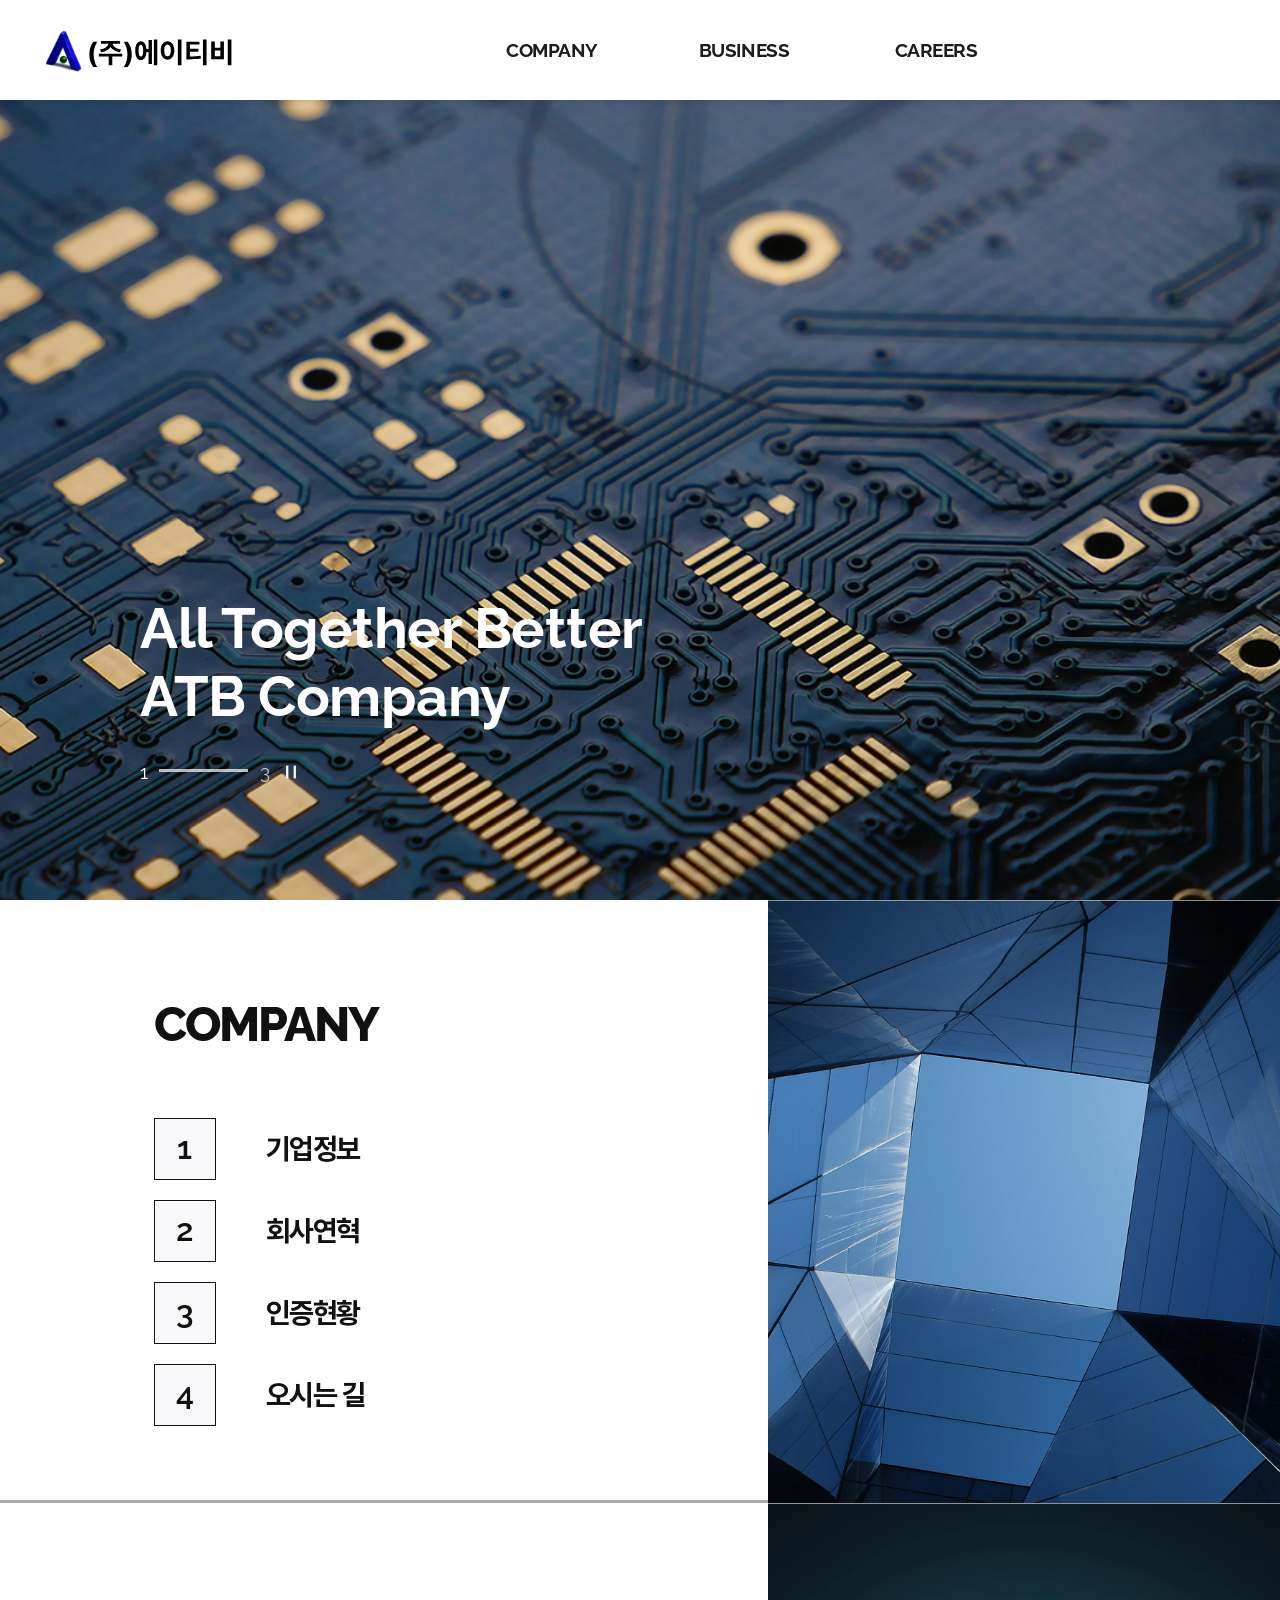
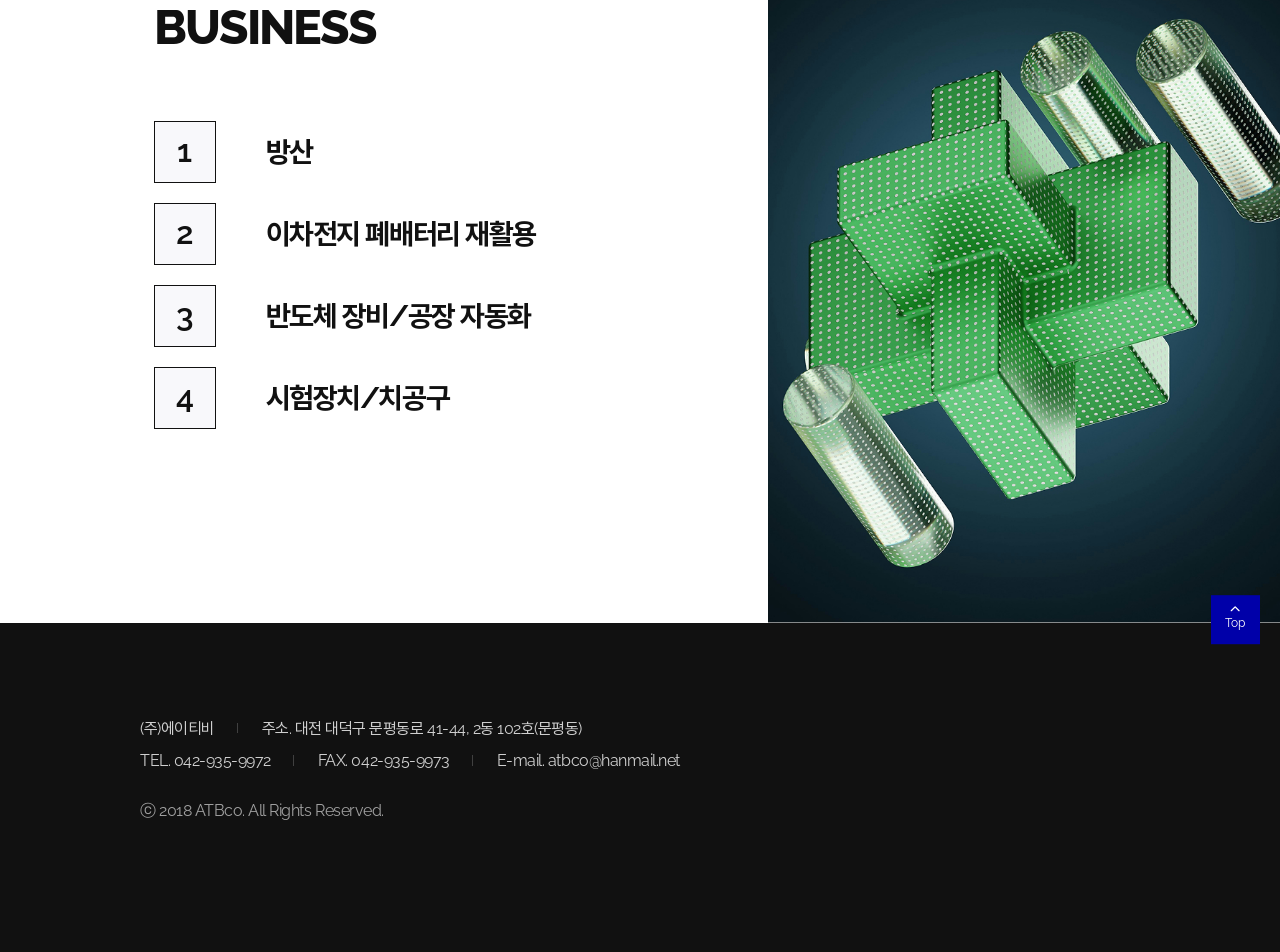
==== commit 9a8fc3db: "인프라 삭제+사진 바꾸기+아이콘 넣기" ====
--- a/index.html
+++ b/index.html
@@ -51,13 +51,6 @@
                             </ul>
                         </li>
                         <li>
-                            <a href="contents/infra.html"><span>INFRA</span></a>
-                            <ul class="depth2">
-                                <li><a href="contents/infra.html"><span>보유장비</span></a></li>
-                                <li><a href="contents/view.html"><span>사업장 전경</span></a></li>
-                            </ul>
-                        </li>
-                        <li>
                             <a href="contents/careers.html"><span>CAREERS</span></a>
                             <ul class="depth2">
                                 <li><a href="contents/careers.html"><span>채용안내</span></a></li>
--- a/css/main.css
+++ b/css/main.css
@@ -51,7 +51,7 @@
 }
 .visual .ctrl_wrap {
     position: absolute; /*visual을 기준으로 정렬*/
-    left: calc(50% - 630px);
+    left: calc(50% - 600px);
     bottom: 6em; /*120px를 20px을 기준으로 환산*/
     z-index: 10;
     font-size: 1.1765rem; /*글자 크기 20px를 17px을 기준으로 환산*/
@@ -135,7 +135,7 @@
 
 @media screen and (max-width:1300px){ /* 브라우저 너비 기준 1300px이하에서만 실행*/
     .visual .ctrl_wrap {
-        left: 20px;
+        left: 140px;
     }
 } /* @media */
 
@@ -182,6 +182,8 @@
     width: 100%;
     background: #fff;
     color: #111;
+    border-bottom: #aaa solid 3px;
+
 }
 
 .cop * {
@@ -191,11 +193,12 @@
 .cop_inner {
     display: flex;
     width: 100%;
-    min-height: 720px;
+    height: 600px;
+    min-height: 580px;
 }
 
 .cop_menu {
-    width: 53%;
+    width: 60%;
     padding: 100px 2% 10px 12%;
     background: #fff;
 }
@@ -207,7 +210,7 @@
     font-weight: 800;
     letter-spacing: -0.04em;
     color: #111;
-}li
+}
 
 .cop_list {
     margin: 0;
@@ -259,7 +262,7 @@
     display: block;
     width: 100%;
     padding-right: 90px;
-    font-size: 1.6em;
+    font-size: 1.8em;
     line-height: 1.2;
     font-weight: 700;
     letter-spacing: -0.05em;
@@ -320,7 +323,7 @@
 }
 
 .cop_img {
-    width: 47%;
+    width: 40%;
     min-height: 720px;
     overflow: hidden;
 }
@@ -415,8 +418,198 @@
 }
 
 
+/****business 사업분야*****/
+.biz {
+    width: 100%;
+    background: #fff;
+    color: #111;
+}
+
+.biz * {
+    box-sizing: border-box;
+}
+
+.biz_inner {
+    display: flex;
+    width: 100%;
+    height: 400px;
+    min-height: 720px;
+}
+
+.biz_menu {
+    width: 60%;
+    padding: 100px 2% 10px 12%;
+    background: #fff;
+}
+
+.biz_menu h2 {
+    margin: 0 0 70px;
+    font-size: 3em;
+    line-height: 1;
+    font-weight: 800;
+    letter-spacing: -0.04em;
+    color: #111;
+}
+
+.biz_list {
+    margin: 0;
+    padding: 0;
+    list-style: none;
+    counter-reset: bizNum;
+}
+
+.biz_list li {
+    counter-increment: bizNum;
+    margin-bottom: 20px;
+}
+
+.biz_list li:last-child {
+    margin-bottom: 0;
+}
+
+.biz_list li a {
+    position: relative;
+    display: flex;
+    align-items: center;
+    width: 100%;
+    min-height: 62px;
+    padding-left: 7em;
+    text-decoration: none;
+    color: #111;
+}
+
+.biz_list li a::before {
+    content: counter(bizNum);
+    position: absolute;
+    left: 0;
+    top: 50%;
+    transform: translateY(-50%);
+    width: 60px;
+    height: 60px;
+    border: 1px solid #111;
+    background: #f8f8fb;
+    color: #111;
+    font-size: 2em;
+    font-weight: 600;
+    line-height: 58px;
+    text-align: center;
+    transition: all 0.25s ease;
+}
+
+.biz_list li a span {
+    position: relative;
+    display: block;
+    width: 100%;
+    padding-right: 90px;
+    font-size: 1.8em;
+    line-height: 1.2;
+    font-weight: 700;
+    letter-spacing: -0.05em;
+    color: #111;
+    transition: color 0.25s ease;
+}
+
+.biz_list li a span::after {
+    content: "";
+    position: absolute;
+    left: -25px;
+    right: 80px;
+    bottom: -16px;
+    height: 4px;
+    background: #005C00;
+    transform: scaleX(0);
+    transform-origin: left center;
+    opacity: 0;
+    transition: all 0.25s ease;
+}
+
+.biz_list li a::after {
+    content: "→";
+    position: absolute;
+    right: 20px;
+    top: 50%;
+    transform: translateY(-50%) translateX(-10px);
+    color: #005C00;
+    font-size: 3em;
+    font-weight: 700;
+    opacity: 0;
+    transition: all 0.25s ease;
+}
+
+/* hover / active 효과 */
+.biz_list li:hover a::before,
+.biz_list li.active a::before {
+    border-color: #005C00;
+    background: #005C00;
+    color: #fff;
+}
+
+.biz_list li:hover a span,
+.biz_list li.active a span {
+    color: #005C00;
+}
+
+.biz_list li:hover a span::after,
+.biz_list li.active a span::after {
+    transform: scaleX(1);
+    opacity: 1;
+}
+
+.biz_list li:hover a::after,
+.biz_list li.active a::after {
+    transform: translateY(-50%) translateX(0);
+    opacity: 1;
+}
+
+.biz_img {
+    width: 40%;
+    min-height: 720px;
+    overflow: hidden;
+}
+
+.biz_img img {
+    display: block;
+    width: 100%;
+    height: 100%;
+    object-fit: cover;
+}
+
+/* 반응형 */
+@media screen and (max-width: 1024px) {
+    .biz_inner {
+        flex-direction: column;
+        min-height: auto;
+    }
+
+    .biz_menu {
+        width: 70%;
+        padding: 80px 6%;
+    }
+
+    .biz_img {
+        width: 100%;
+        height: 420px;
+        min-height: auto;
+    }
+
+    .biz_menu h2 {
+        font-size: 2.875em;
+        margin-bottom: 50px;
+    }
+
+    .biz_list li a::before {
+        width: 64px;
+        height: 64px;
+        font-size: 2.125em;
+        line-height: 64px;
+    }
+
+    .biz_list li a span {
+        font-size: 2.125em;
+    }
+}
+
 @media screen and (max-width: 640px) {
-
     .biz_menu {
         padding: 60px 24px;
     }
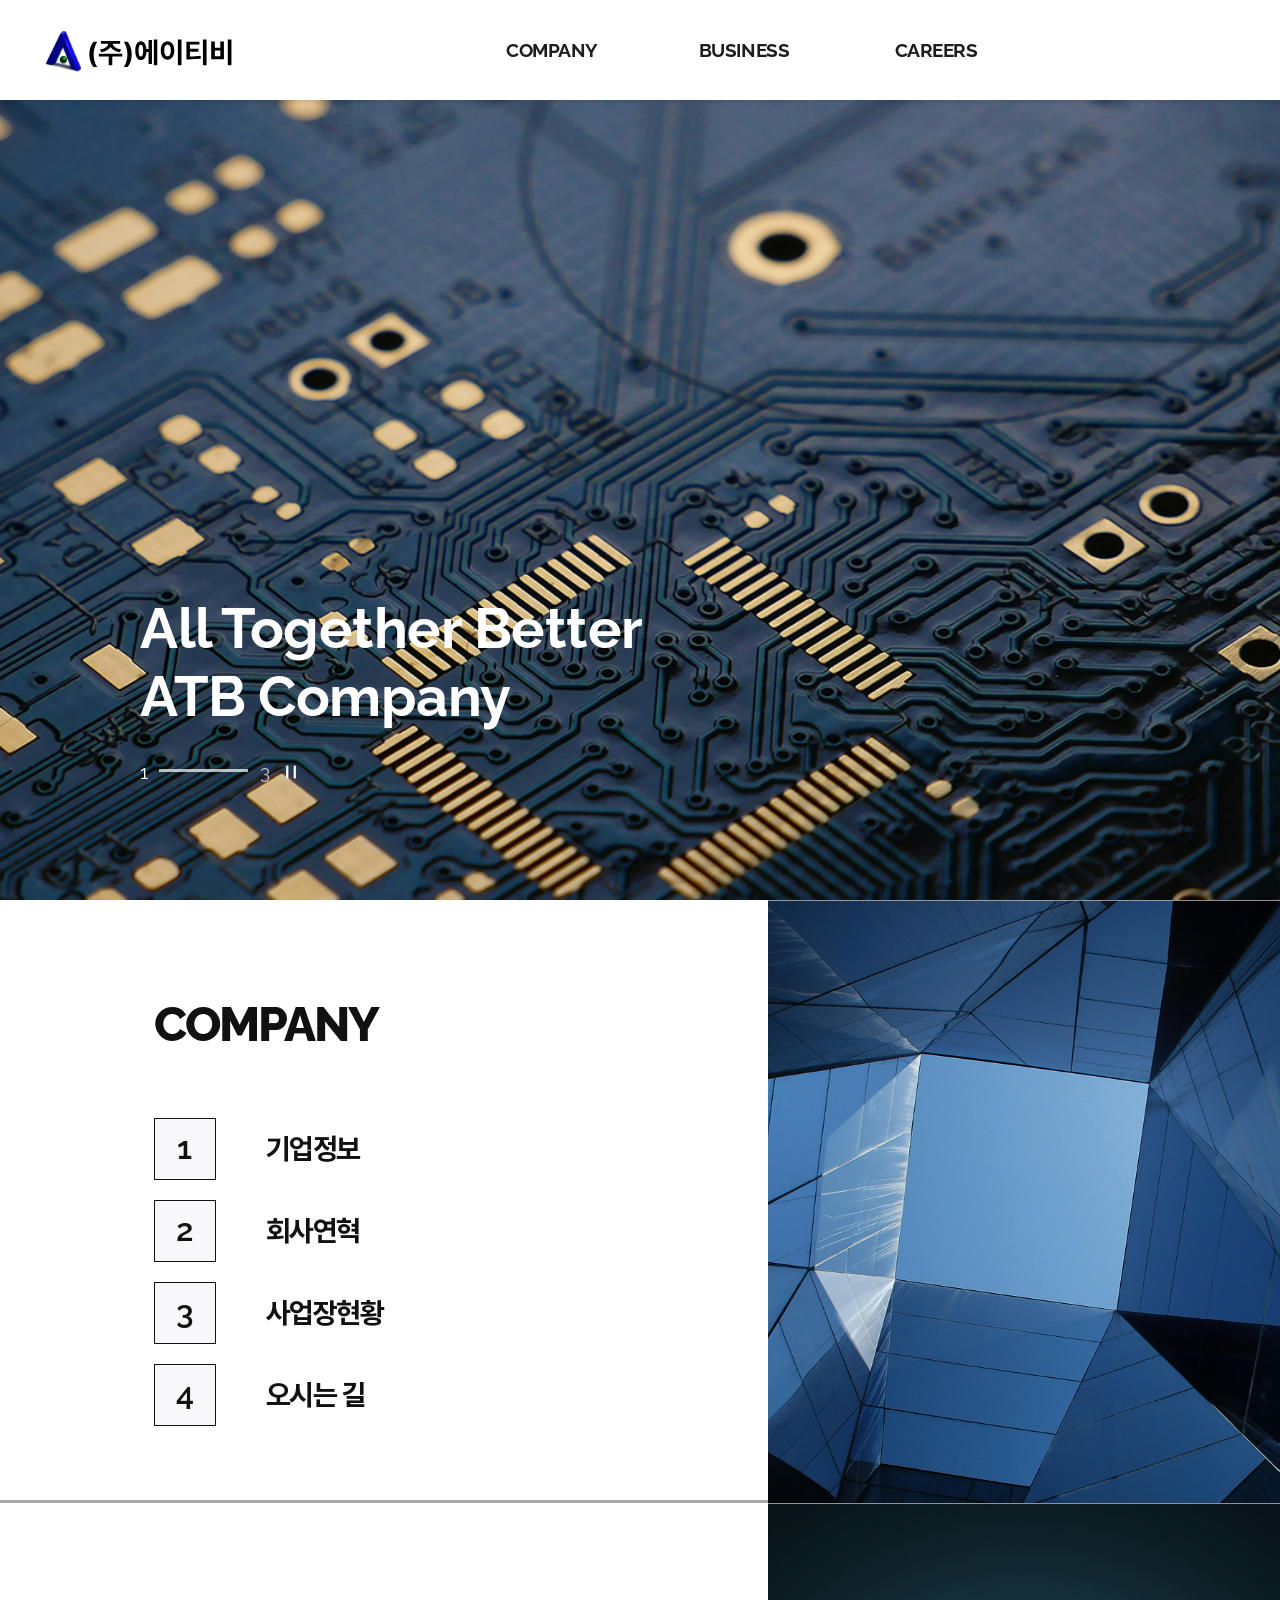
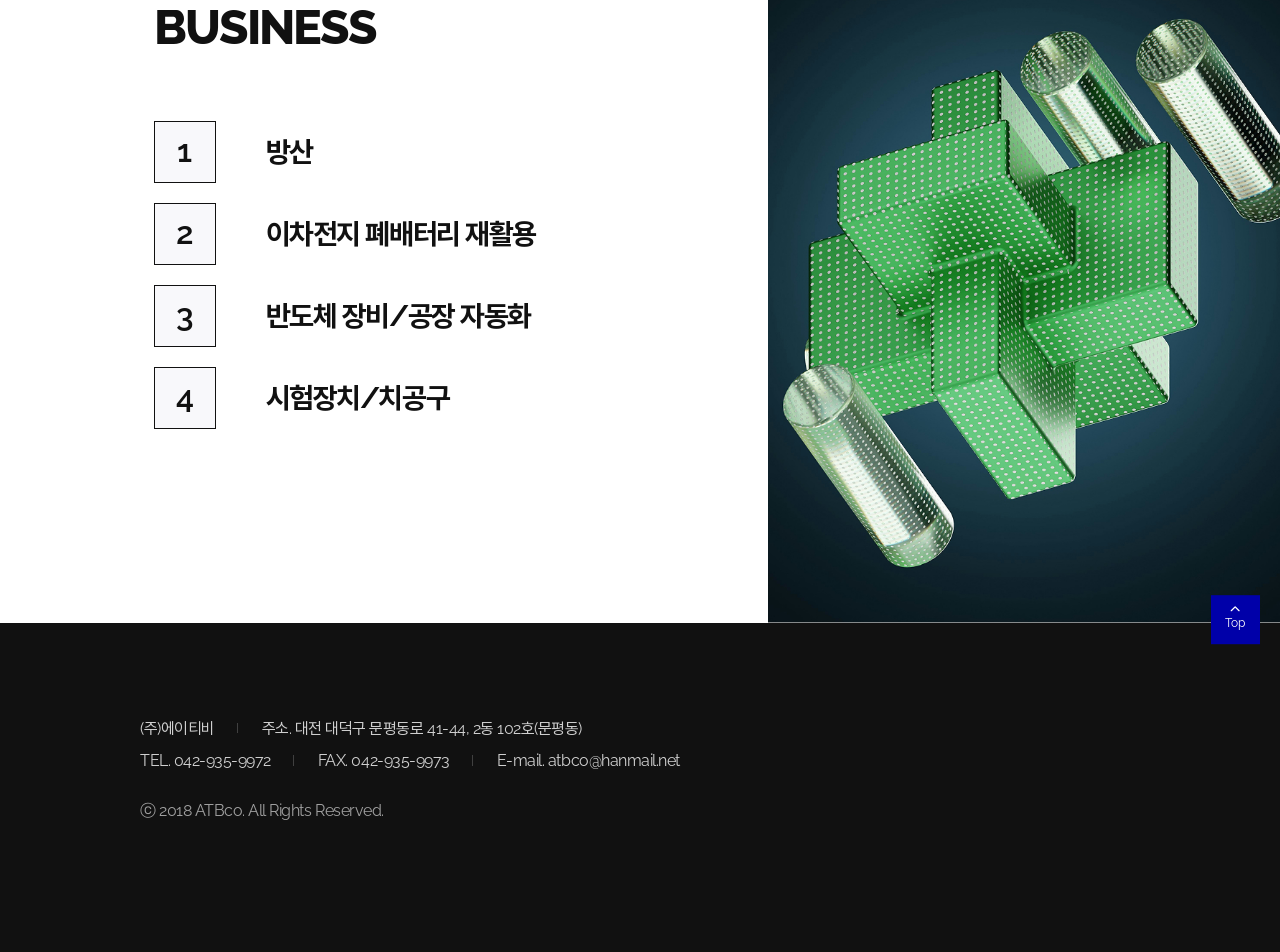
==== commit b14019fc: "인증현황 -> 사업자현황" ====
--- a/index.html
+++ b/index.html
@@ -36,7 +36,7 @@
                             <ul class="depth2">
                                 <li><a href="contents/info.html"><span>기업정보</span></a></li>
                                 <li><a href="contents/history.html"><span>회사연혁</span></a></li>
-                                <li><a href="contents/certif.html"><span>인증현황</span></a></li>
+                                <li><a href="contents/certif.html"><span>사업장현황</span></a></li>
                                 <li><a href="contents/map.html"><span>오시는 길</span></a></li>
                             </ul>
                         </li>
@@ -125,7 +125,7 @@
                             </li>
                             <li>
                                 <a href="contents/certif.html">
-                                    <span>인증현황</span>
+                                    <span>사업장현황</span>
                                 </a>
                             </li>
                             <li>
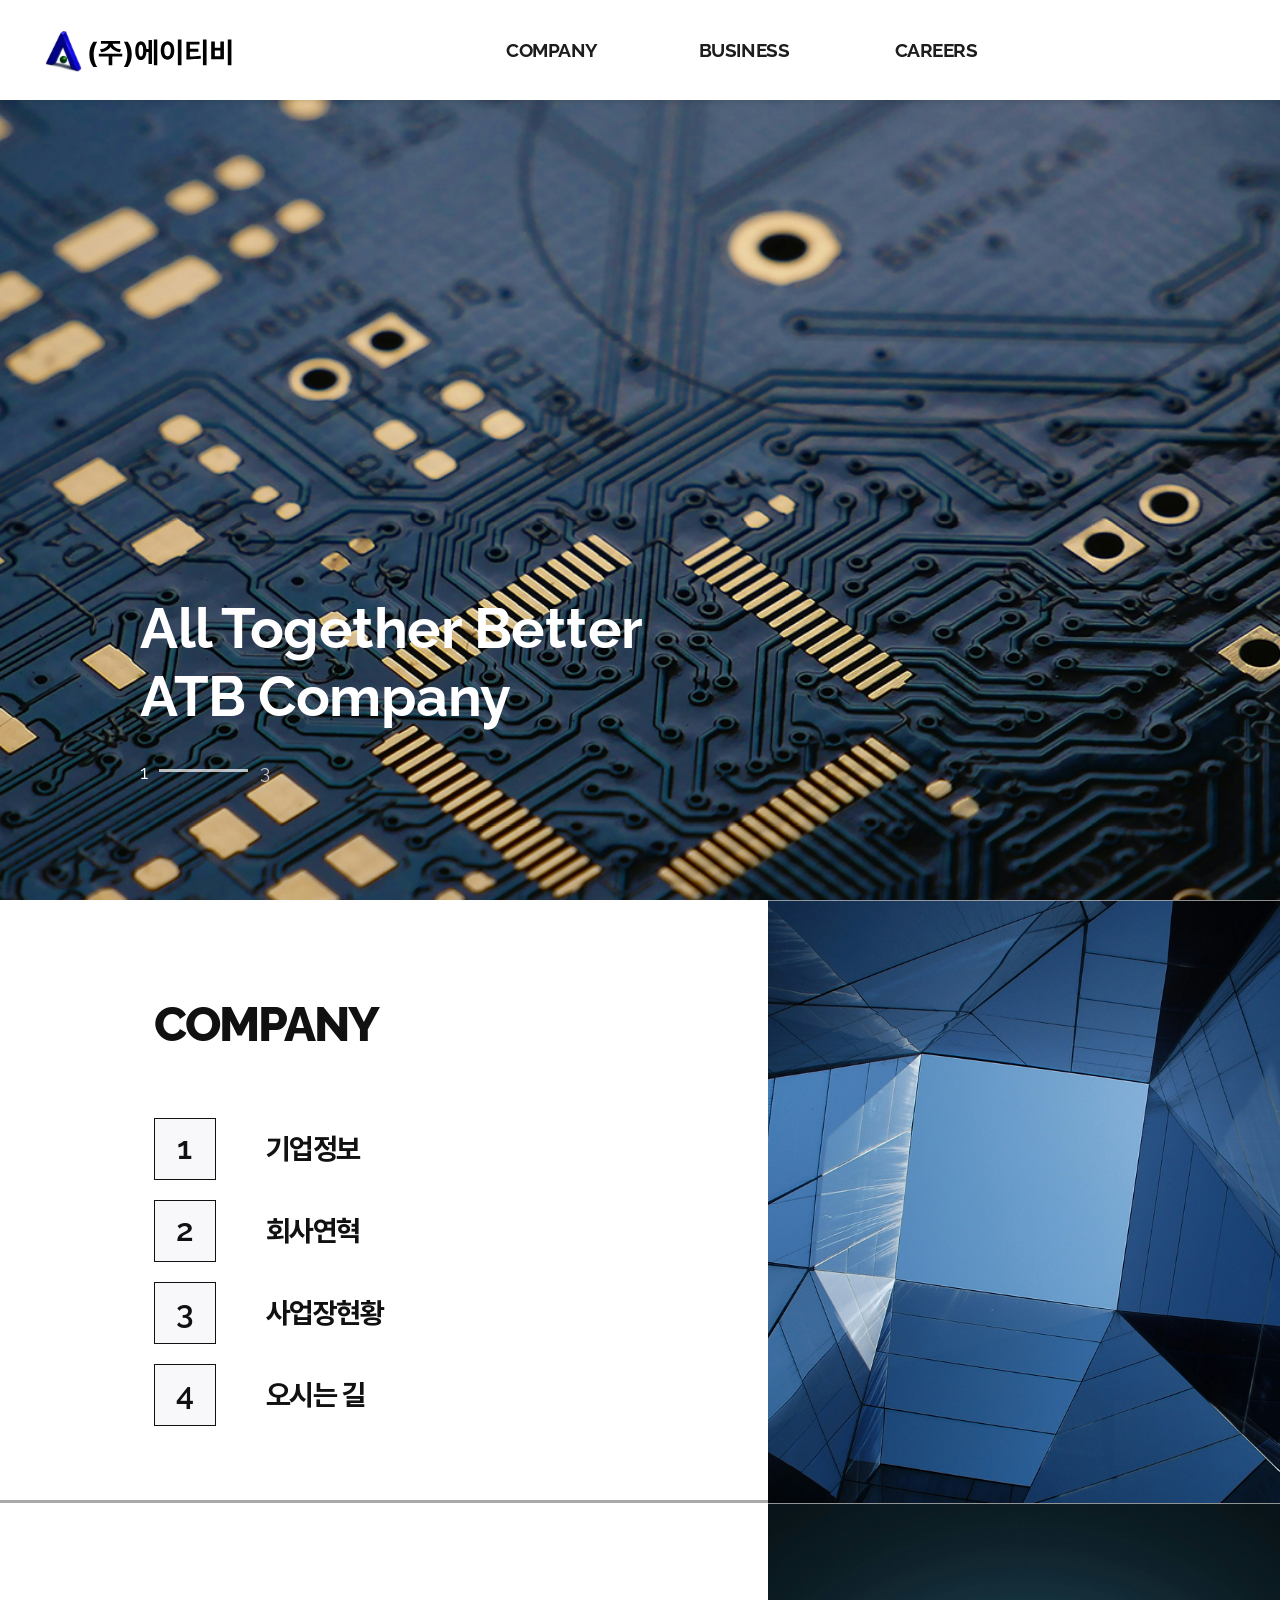
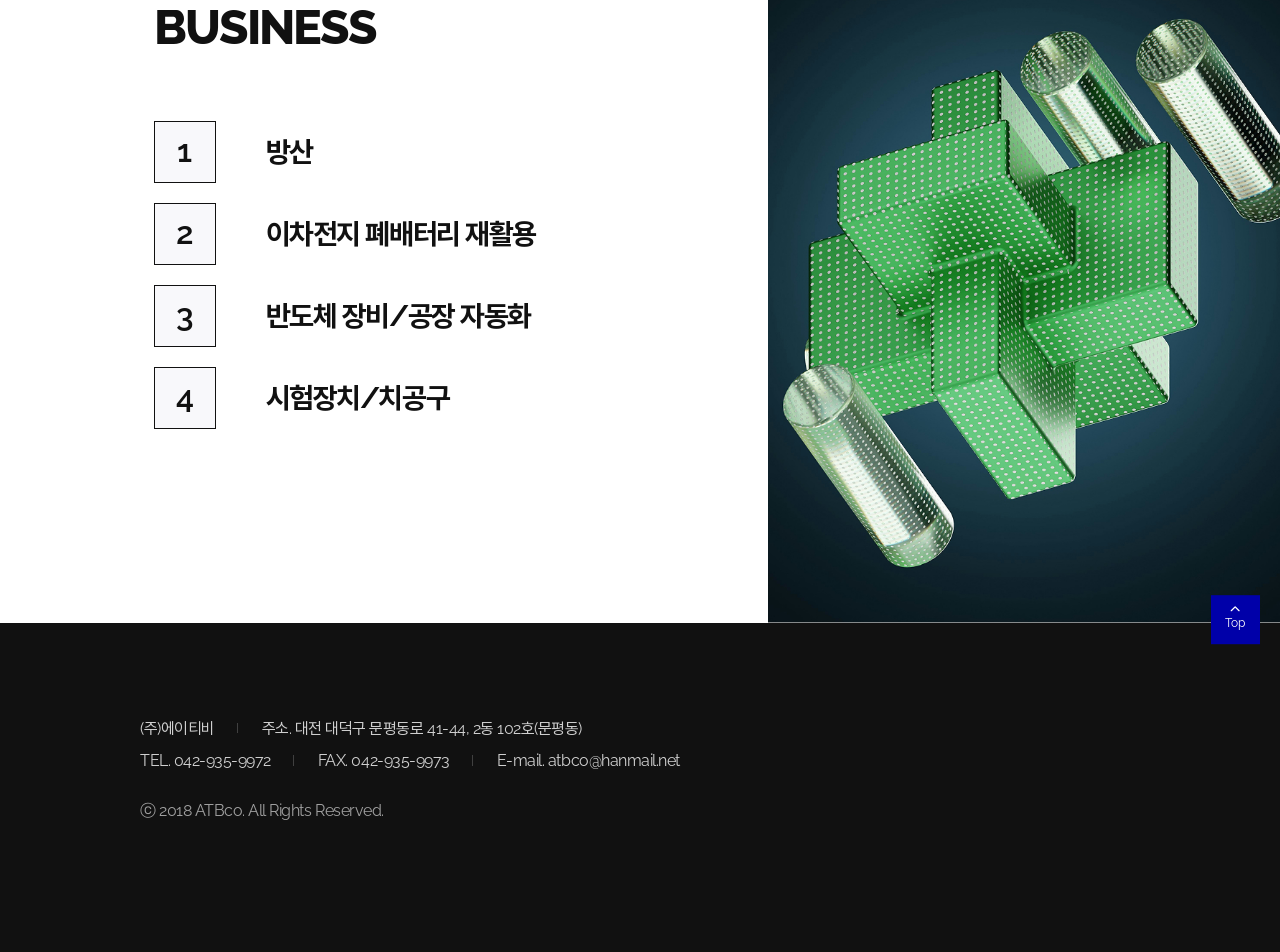
==== commit 5ccccac6: "수정 사업분야 내용 수정 메인페이지 글씨 수정 이미지 배치 수정, 이미지 추가&삭제 메인 페이지 비주얼 스위퍼 넘어가는 시간 축소" ====
--- a/index.html
+++ b/index.html
@@ -85,8 +85,8 @@
                             <div class="photo"><img src="images/main/visual_bg02.jpg" alt="아파트 사진"></div>
                             <div class="visual_txt">
                                 <div class="wrapper">
-                                    <div class="line"><p>Container Shelter Defense</p></div>
-                                    <div class="line"><p>Protect. Detect. Defend.</p></div>
+                                    <div class="line"><p>Container Shelter</p></div>
+                                    <div class="line"><p>Electromagnetic Shield, Welding Type</p></div>
                                 </div>
                             </div>
                         </li>
@@ -94,8 +94,8 @@
                             <div class="photo"><img src="images/main/visual_bg03.jpg" alt="빌딩 야경 사진"></div>
                             <div class="visual_txt">
                                 <div class="wrapper">
-                                    <div class="line"><p>Automated Battery</p></div>
-                                    <div class="line"><p>Cell Cutting System</p></div>
+                                    <div class="line"><p>Automatic Battery Cutting Machine</p></div>
+                                    <div class="line"><p>Cell & Module</p></div>
                                 </div>
                             </div>
                         </li>
--- a/css/main.css
+++ b/css/main.css
@@ -92,7 +92,7 @@
     background-color: #0000A9;
 
     animation-name: paging_ani;
-    animation-duration: 5s; /*jquery에서 정한 팝업 시간과 똑같게*/
+    animation-duration: 3s; /*jquery에서 정한 팝업 시간과 똑같게 3000이면 3s*/
     animation-timing-function: linear; /*가속도x*/
     animation-iteration-count: infinite;
 }
@@ -122,15 +122,6 @@
     background-position: center center;
     background-repeat: no-repeat;
     background-size: contain;
-}
-.visual .ctrl_wrap button.stop::before {
-    background-image: url("data:image/svg+xml,%3Csvg width='27' height='27' viewBox='0 0 27 27' fill='none' xmlns='http://www.w3.org/2000/svg'%3E%3Cpath d='M10.125 8.77539V18.2254' stroke='white' stroke-width='2' stroke-linecap='square'/%3E%3Cpath d='M16.875 8.77539V18.2254' stroke='white' stroke-width='2' stroke-linecap='square'/%3E%3C/svg%3E%0A");
-}
-.visual .ctrl_wrap button.play::before {
-    background-image: url("data:image/svg+xml,%3Csvg width='27' height='27' viewBox='0 0 27 27' fill='none' xmlns='http://www.w3.org/2000/svg'%3E%3Cpath d='M10.25 9.23686L18.5 14L10.25 18.7631V9.23686Z' stroke='white' stroke-width='1.5'/%3E%3C/svg%3E%0A");
-}
-.visual .ctrl_wrap button.play {
-    display: none;
 }
 
 @media screen and (max-width:1300px){ /* 브라우저 너비 기준 1300px이하에서만 실행*/
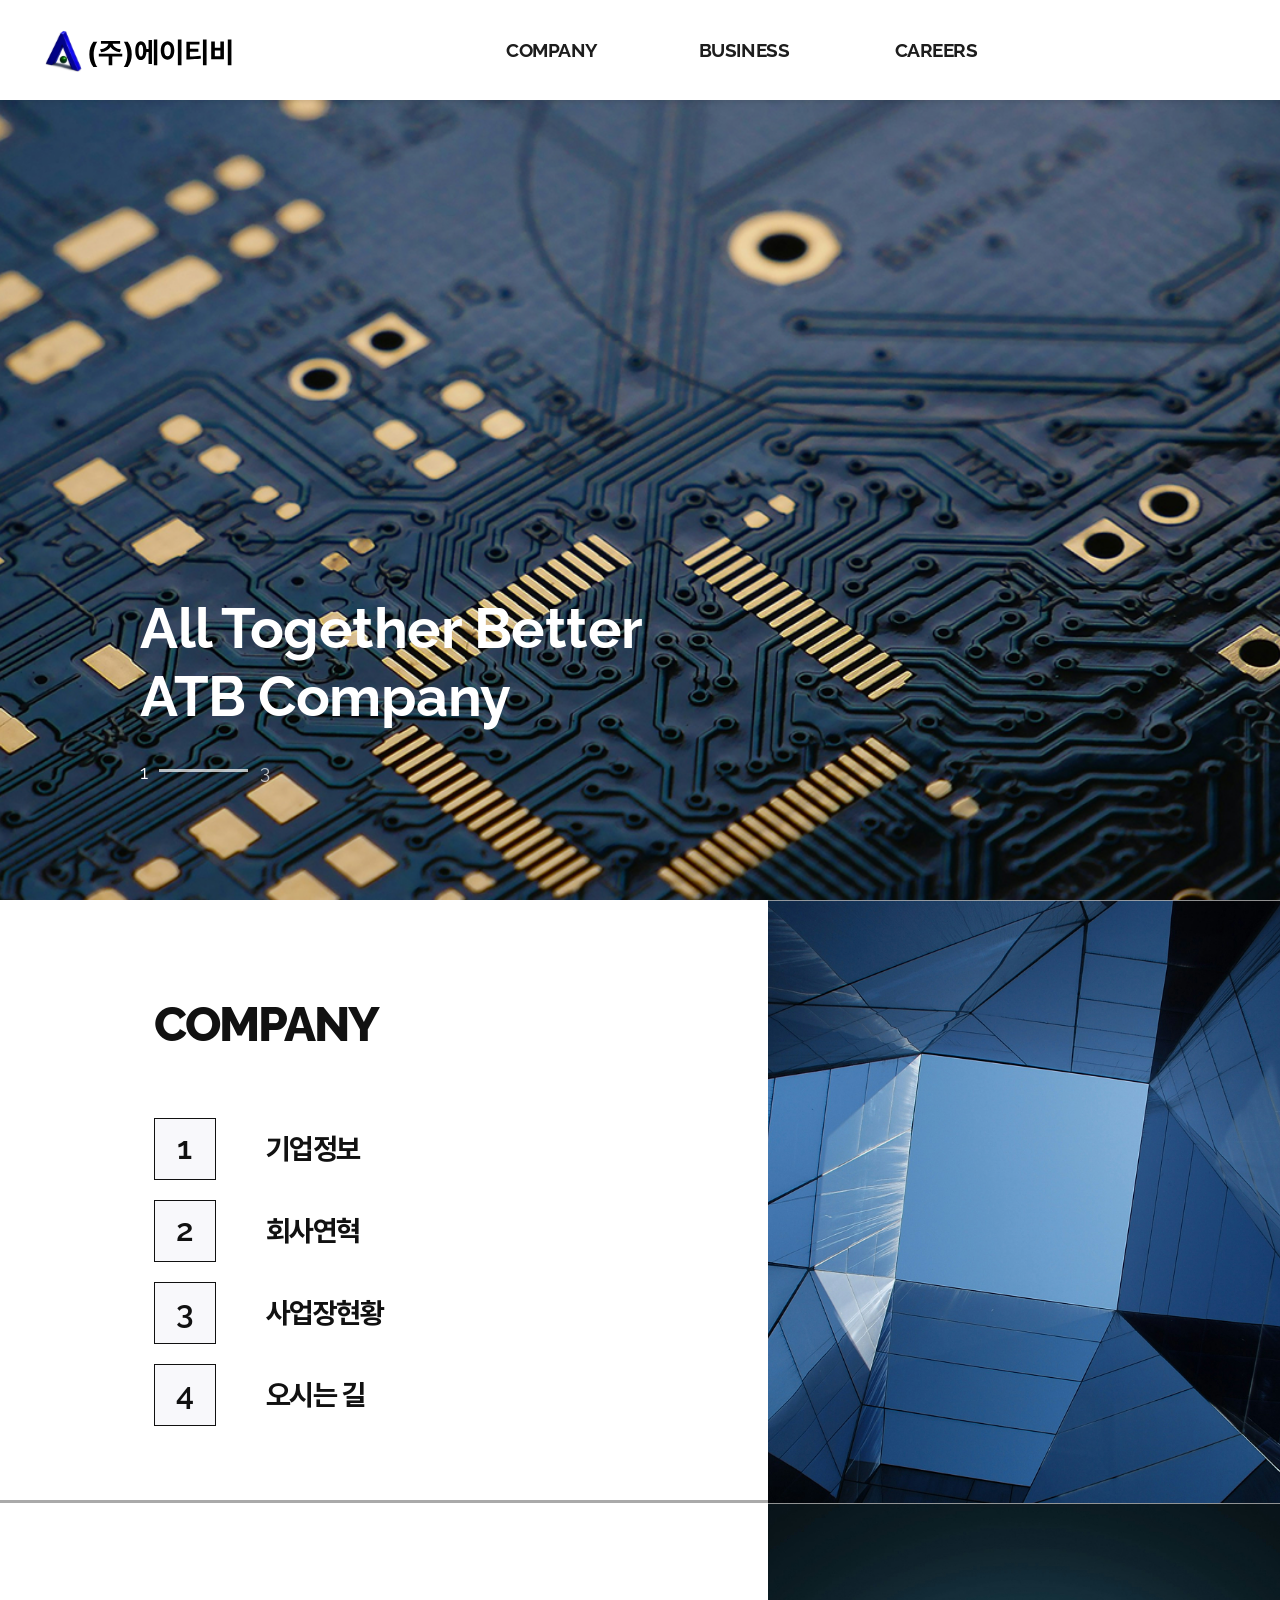
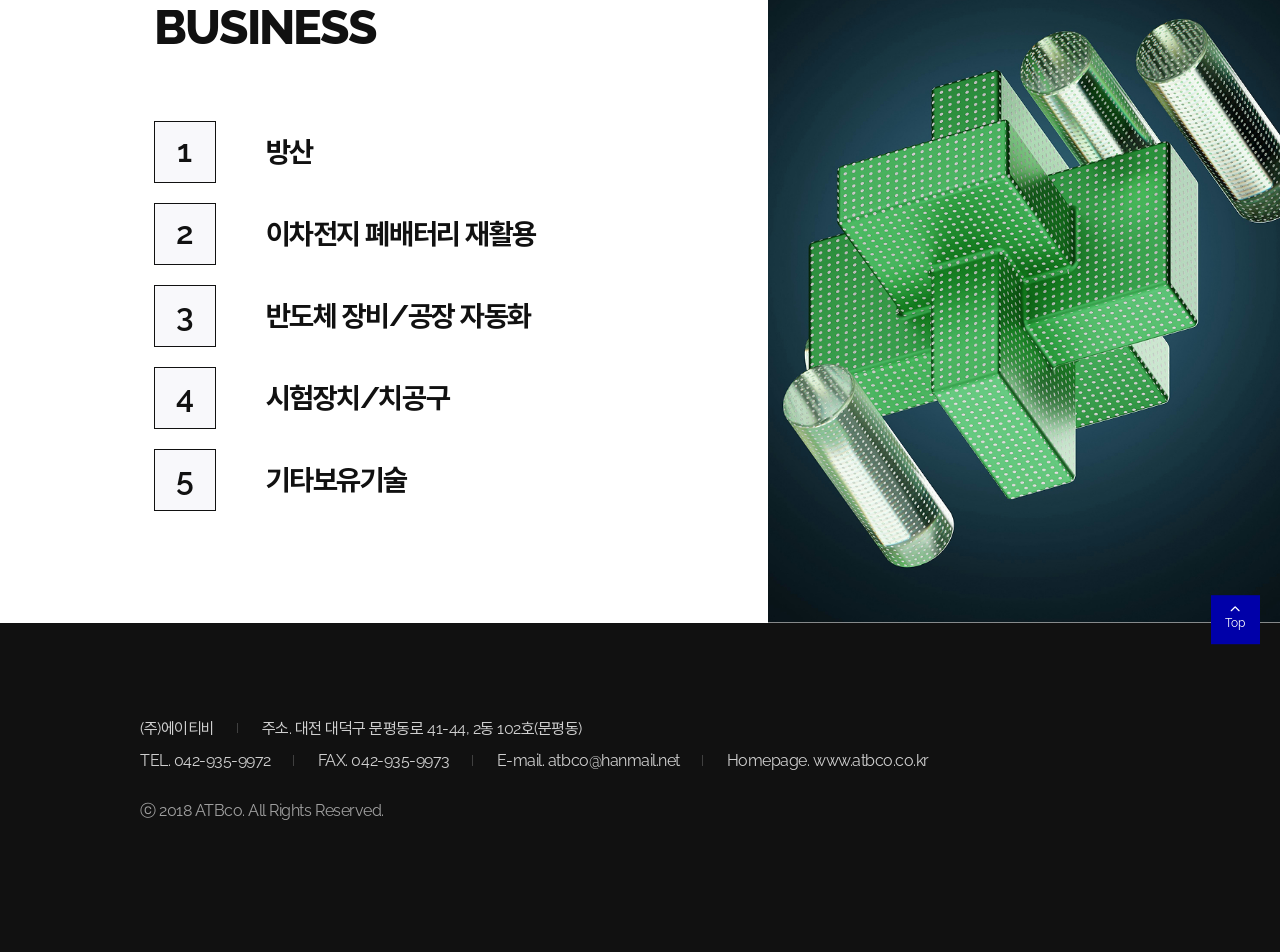
==== commit 8061616c: "푸터 폼헤이지 넣기 등 수정" ====
--- a/index.html
+++ b/index.html
@@ -73,7 +73,7 @@
                 <div class="swiper">
                     <ul class="swiper-wrapper">
                         <li class="swiper-slide">
-                            <div class="photo"><img src="images/main/visual_bg01.jpg" alt="나무 사진"></div>
+                            <div class="photo"><img src="images/main/visual_bg01.jpg" alt="사진"></div>
                             <div class="visual_txt">
                                 <div class="wrapper">
                                     <div class="line"><p>All Together Better</p></div>
@@ -82,7 +82,7 @@
                             </div>
                         </li>
                         <li class="swiper-slide">
-                            <div class="photo"><img src="images/main/visual_bg02.jpg" alt="아파트 사진"></div>
+                            <div class="photo"><img src="images/main/visual_bg02.jpg" alt="사진"></div>
                             <div class="visual_txt">
                                 <div class="wrapper">
                                     <div class="line"><p>Container Shelter</p></div>
@@ -91,7 +91,7 @@
                             </div>
                         </li>
                         <li class="swiper-slide">
-                            <div class="photo"><img src="images/main/visual_bg03.jpg" alt="빌딩 야경 사진"></div>
+                            <div class="photo"><img src="images/main/visual_bg03.jpg" alt="사진"></div>
                             <div class="visual_txt">
                                 <div class="wrapper">
                                     <div class="line"><p>Automatic Battery Cutting Machine</p></div>
@@ -163,6 +163,11 @@
                             <li>
                                 <a href="contents/biz04.html">
                                     <span>시험장치/치공구</span>
+                                </a>
+                            </li>
+                            <li>
+                                <a href="contents/biz05.html">
+                                    <span>기타보유기술</span>
                                 </a>
                             </li>
                         </ul>
@@ -191,6 +196,7 @@
                                 <li><p>TEL. 042-935-9972</p></li>
                                 <li><p>FAX. 042-935-9973</p></li>
                                 <li><p>E-mail. atbco@hanmail.net</p></li>
+                                <li><p>Homepage. www.atbco.co.kr</p></li>
                             </ul>
                         </div>
                     </div><!--f_nav-->
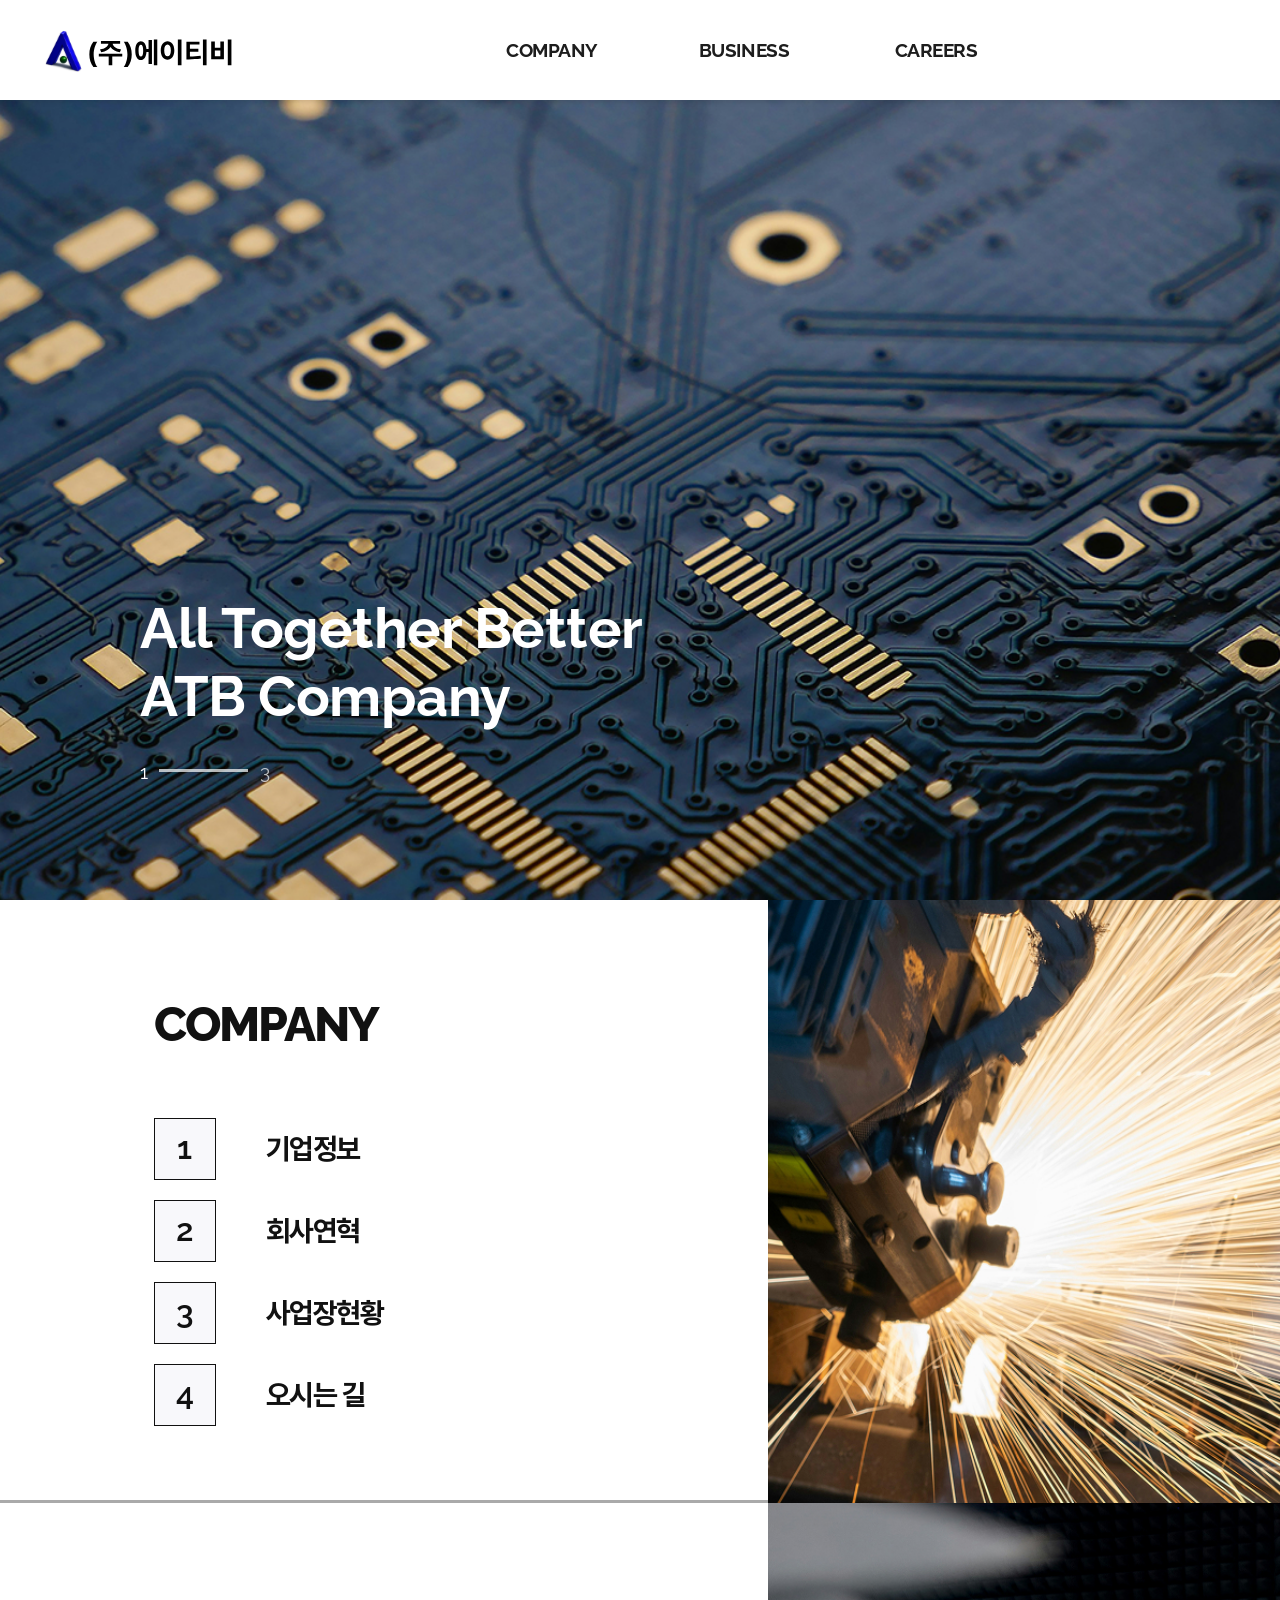
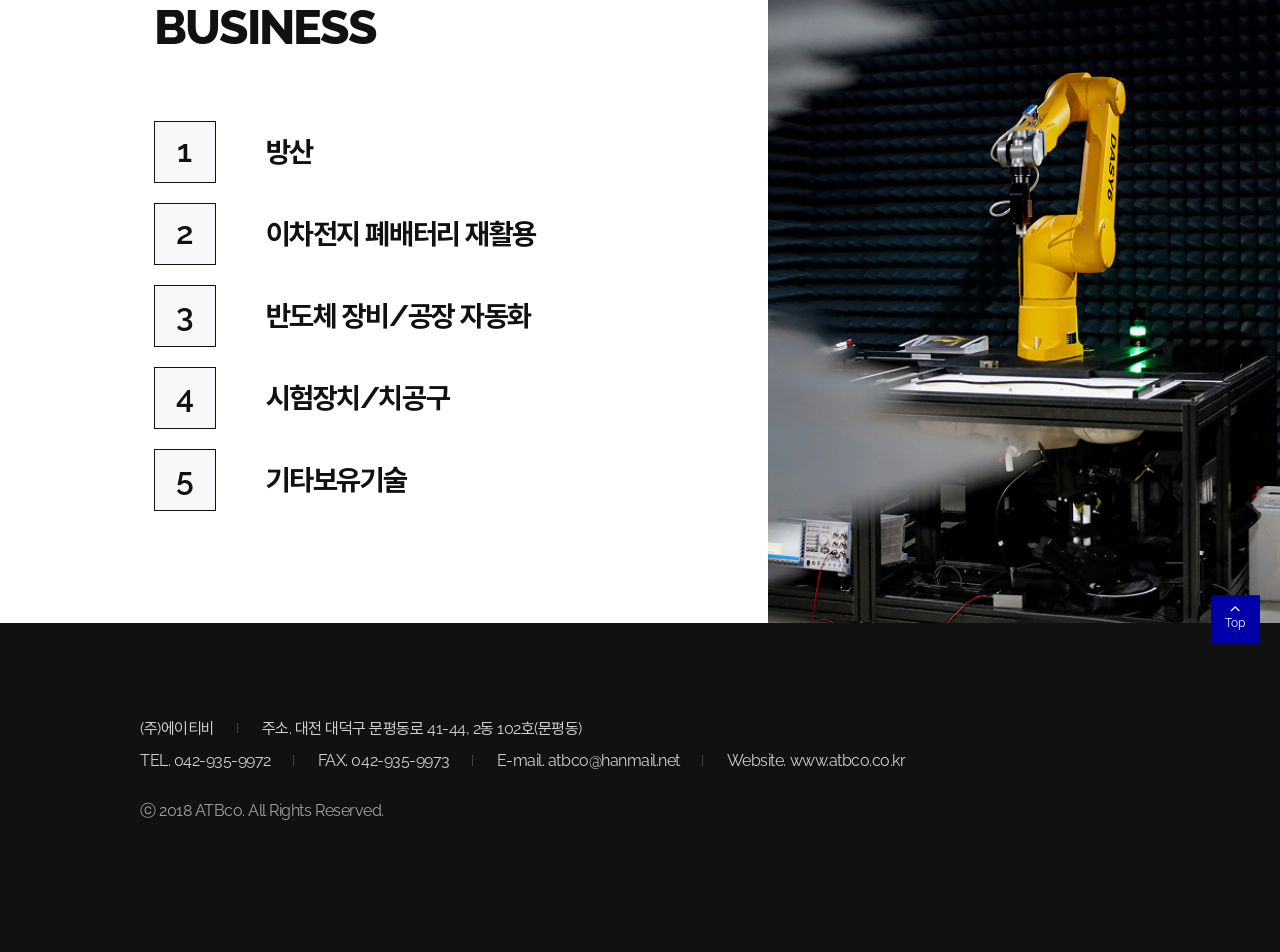
==== commit f630bd9a: "마무리 끗" ====
--- a/index.html
+++ b/index.html
@@ -196,7 +196,7 @@
                                 <li><p>TEL. 042-935-9972</p></li>
                                 <li><p>FAX. 042-935-9973</p></li>
                                 <li><p>E-mail. atbco@hanmail.net</p></li>
-                                <li><p>Homepage. www.atbco.co.kr</p></li>
+                                <li><p>Website. www.atbco.co.kr</p></li>
                             </ul>
                         </div>
                     </div><!--f_nav-->
